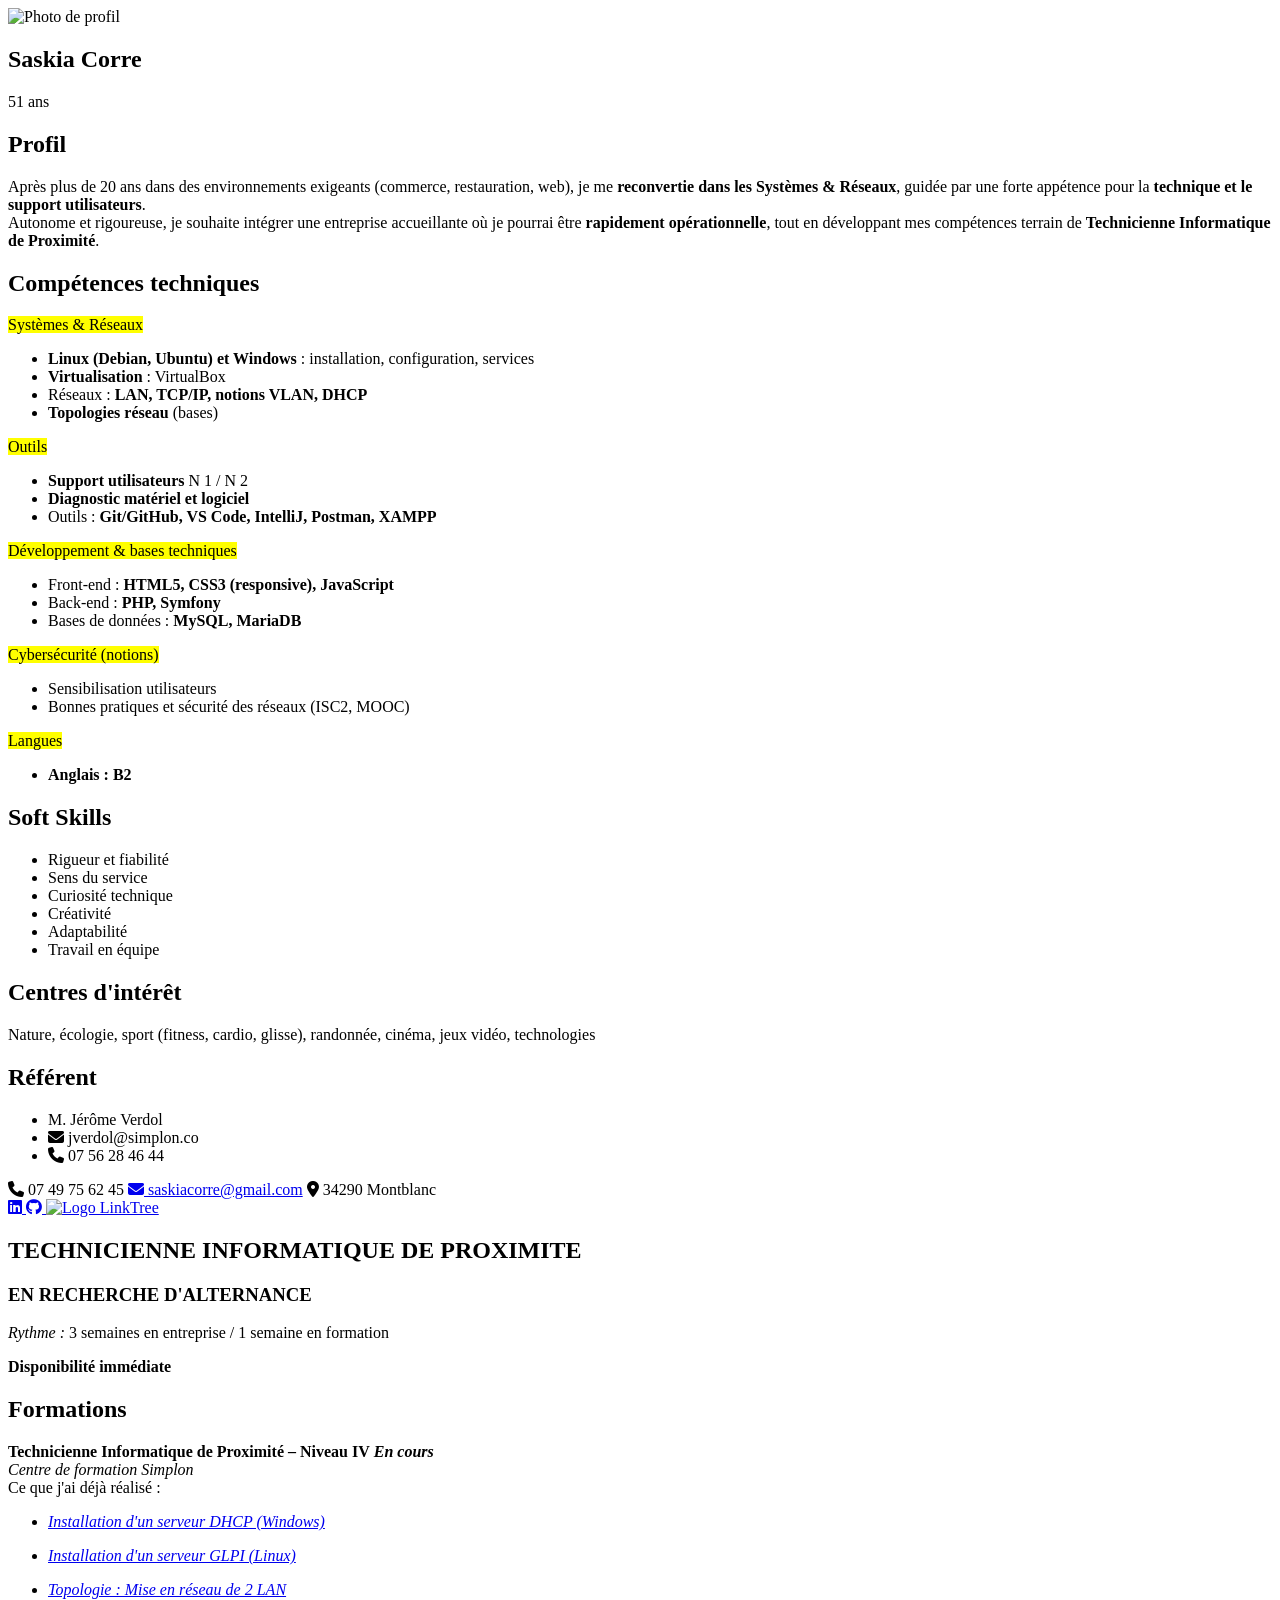
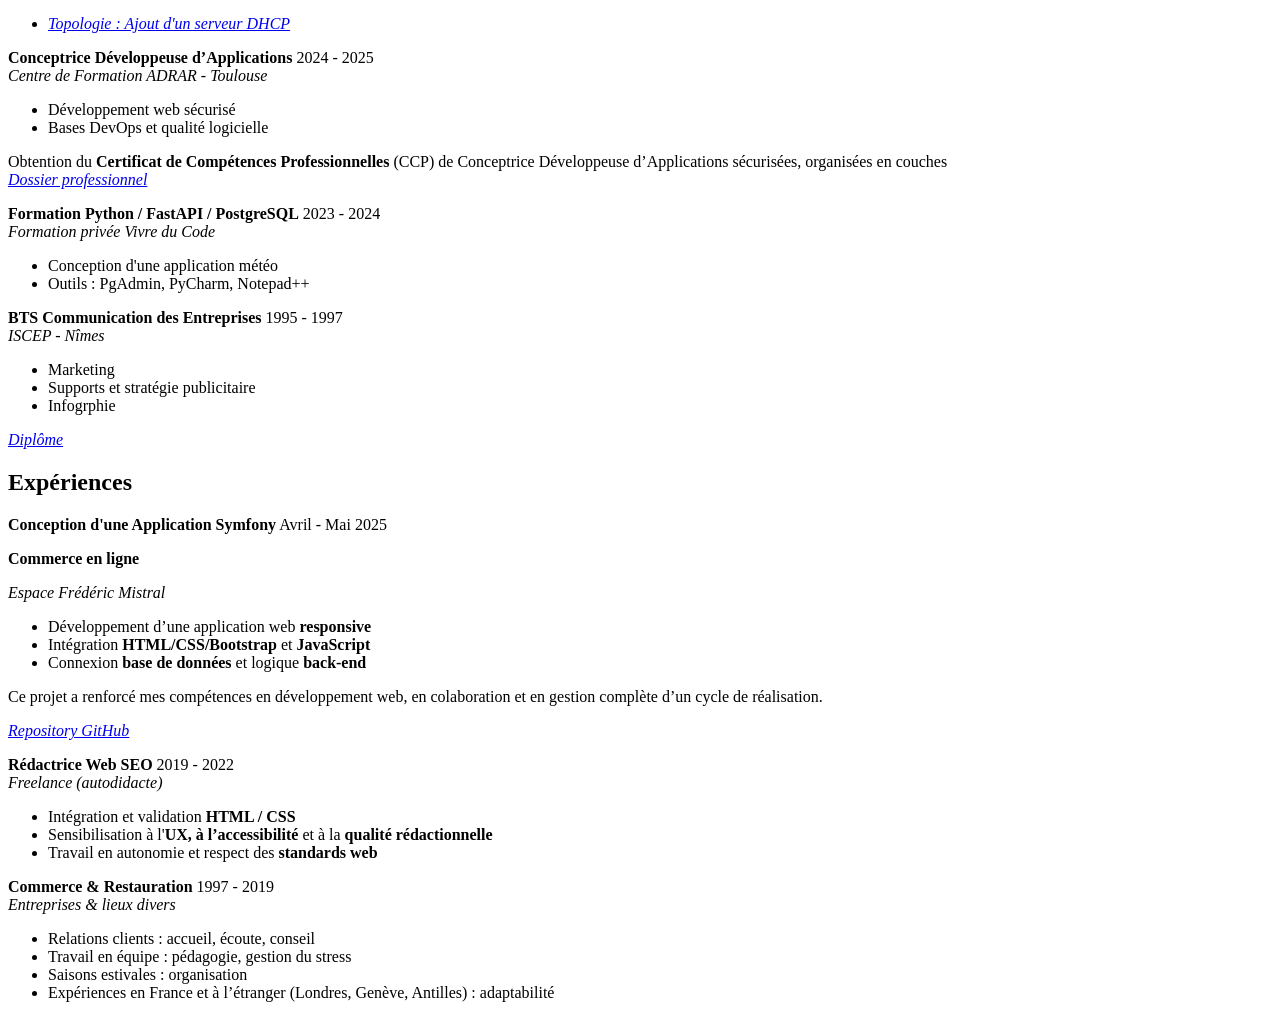
==== index.html @ 844bea4f "Ajout de Vivre du Code dans les Formations" ====
<!DOCTYPE html>
<html lang="fr">
<head>
    <meta charset="UTF-8">
    <meta name="viewport" content="width=device-width, initial-scale=1.0">
    <title>CV - Technicienne Informatique</title>
    <link rel="stylesheet" href="style.css">
    <link href="https://fonts.googleapis.com/css2?family=Dancing+Script:wght@700&family=Montserrat:wght@300;400;700&display=swap" rel="stylesheet">
    <link rel="stylesheet" href="https://cdnjs.cloudflare.com/ajax/libs/font-awesome/6.5.1/css/all.min.css">
    
</head>
<body>
    <div class="cv-container">
        
        <!-- COLONNE DROITE -->
        <aside class="sidebar">
            <div class="profile-section">
                <div class="profile-pic">
                    <img class="profile-image" src="img\img-cv.jpg" alt="Photo de profil">
                </div>
                <h1 class="name">Saskia Corre</h1>
                <p class="age">51 ans</p>
            </div>

            <section class="profil-section">
                <h2 class="sidebar-title">Profil</h2>
                <p>Après plus de 20 ans dans des environnements exigeants (commerce, restauration, web), je me
                   <strong>reconvertie dans les Systèmes & Réseaux</strong>, guidée par une forte appétence pour 
                   la <strong>technique et le support utilisateurs</strong>.<br/> 
                   Autonome et rigoureuse, je souhaite intégrer une entreprise accueillante où je pourrai être 
                   <strong>rapidement opérationnelle</strong>, tout en développant mes compétences terrain de 
                   <strong>Technicienne Informatique de Proximité</strong>. 
                </p>
            </section>

            <section class="skills-section">
                <h2 class="sidebar-title">Compétences techniques</h2>
                    <mark>Systèmes & Réseaux</mark>
                        <ul>
                            <li><strong> Linux (Debian, Ubuntu) et Windows</strong> : installation, configuration, services</li>
                            <li><strong> Virtualisation</strong> : VirtualBox</li>
                            <li> Réseaux : <strong>LAN, TCP/IP, notions VLAN, DHCP</strong></li>
                            <li><strong> Topologies réseau</strong> (bases)</li>
                        </ul>
                    <mark>Outils</mark>
                        <ul>
                            <li><strong> Support utilisateurs</strong> N 1 / N 2</li>
                            <li><strong> Diagnostic matériel et logiciel</strong></li>
                            <li> Outils : <strong>Git/GitHub, VS Code, IntelliJ, Postman, XAMPP</strong></li>
                        </ul>
                    <mark>Développement & bases techniques</mark>
                        <ul>
                            <li> Front-end : <strong>HTML5, CSS3 (responsive), JavaScript</strong></li>
                            <li> Back-end : <strong>PHP, Symfony</strong></li>
                            <li>Bases de données :<strong> MySQL, MariaDB</strong></li>
                        </ul>   
                    <mark>Cybersécurité (notions)</mark>
                        <ul>
                            <li>Sensibilisation utilisateurs</li>
                            <li>Bonnes pratiques et sécurité des réseaux (ISC2, MOOC)</li>
                        </ul>   
                    <mark>Langues </mark>
                        <ul>
                            <li><strong>Anglais : B2</strong></li>
                        </ul>  
            </section>

            <section class="skills-section">
                <h2 class="sidebar-title">Soft Skills</h2>
                <ul>
                    <li>Rigueur et fiabilité</li> 
                    <li>Sens du service</li>
                    <li>Curiosité technique</li>
                    <li>Créativité</li> 
                    <li>Adaptabilité</li>
                    <li>Travail en équipe</li>
                </ul>
            </section>

            <section class="interests">
                <h2 class="sidebar-title">Centres d'intérêt</h2>
                Nature, écologie, sport (fitness, cardio, glisse), randonnée, cinéma, jeux vidéo, technologies
            </section>

            <section>
                <h2 class="sidebar-title">Référent</h2>
                <ul>
                    <li>M. Jérôme Verdol</li>
                    <li><i class="fa-solid fa-envelope"></i> jverdol@simplon.co</li>
                    <li><i class="fa-solid fa-phone"></i> 07 56 28 46 44</li>                    
                </ul>
            </section>
        </aside>

        <!-- COLONNE GAUCHE -->
        <main class="main-content">
            <header>    
                <section class="contact-info">
                    <span><i class="fa-solid fa-phone"></i> 07 49 75 62 45</span>
                    <span><a href="mailto:saskiacorre@gmail.com"><i class="fa-solid fa-envelope"></i> saskiacorre@gmail.com</a></span>
                    <span><i class="fa-solid fa-location-dot"></i> 34290 Montblanc</span>
                </section>
                <section class="contact-info">
                    <span>
                        <a href="https://www.linkedin.com/in/saskia-corre/">
                            <i class="fa-brands fa-linkedin"></i> 
                        </a>  
                    </span>
                    <span>
                        
                        <a href="https://github.com/SaskiaCorre?tab=repositories">
                            <i class="fa-brands fa-github"></i>
                        </a>  
                    </span>
                    <span>
                        <a href="https://linktr.ee/saskiacorre">
                            <img class="logo" src="img\logo-LinkTree.png" alt="Logo LinkTree"> 
                        </a>  
                    </span>
                </section>
            </header>

            <div class="job-title-container">
                <h2 class="job-title">TECHNICIENNE INFORMATIQUE DE PROXIMITE</h2>
                <h3 class="clignote">EN RECHERCHE D'ALTERNANCE</h3>
                <p><em>Rythme :</em> 3 semaines en entreprise / 1 semaine en formation</p>
                <p><strong>Disponibilité immédiate</strong></p>
            </div>
        
            <!-- FORMATIONS -->
            <section class="content-block">
                <h2 class="section-title highlight">Formations</h2>
                <div class="experience-item">
                    <div class="header-exp">
                        <strong>Technicienne Informatique de Proximité – Niveau IV</strong>
                        <span><strong><em>En cours</em></strong></span>
                    </div>
                    <em>Centre de formation Simplon</em>
                    <div>Ce que j'ai déjà réalisé :
                        <ul>
                            <li><a href="pages\serveur-dhcp.html"><em>Installation d'un serveur DHCP (Windows)</em></a></li>
                        </ul>
                        <ul>
                            <li><a href="pages\serveur-glpi.html"><em>Installation d'un serveur GLPI (Linux)</em></a></li>
                        </ul>
                        <ul>
                            <li><a href="pages\reseau-2-lan.html"><em>Topologie : Mise en réseau de 2 LAN</em></a></li>
                        </ul>
                        <ul>
                            <li><a href="pages\2-lan-dhcp.html"><em>Topologie : Ajout d'un serveur DHCP</em></a></li>
                        </ul>
                    </div>

                </div>
                <div class="experience-item">
                    <div class="header-exp">
                        <strong>Conceptrice Développeuse d’Applications</strong>
                        <span>2024 - 2025</span>
                    </div>
                    <em>Centre de Formation ADRAR - Toulouse</em>
                    <ul>
                        <li>Développement web sécurisé</li>
                        <li>Bases DevOps et qualité logicielle</li>                    
                    </ul>
                    <p>Obtention du <strong>Certificat de Compétences Professionnelles</strong> (CCP) de Conceptrice Développeuse d’Applications sécurisées, organisées en couches<br/>
                    <a href="https://drive.google.com/file/d/1HFws1VaueEVVKL7TL99oCP7cQMXl5FYh/view?usp=drive_link"><em>Dossier professionnel</em></a></p>
                </div>
                <div class="experience-item">
                    <div class="header-exp">
                        <strong>Formation Python / FastAPI / PostgreSQL</strong>
                        <span>2023 - 2024</span>
                    </div>                
                    <em>Formation privée Vivre du Code</em>
                        <ul>
                            <li>Conception d'une application météo</li>
                            <li>Outils : PgAdmin, PyCharm, Notepad++</li>
                        </ul>
                </div>
                <div class="experience-item">
                    <div class="header-exp">
                        <strong>BTS Communication des Entreprises</strong>
                        <span>1995 - 1997</span>
                    </div>
                <div>
                <em>ISCEP - Nîmes</em>
                    <ul>
                        <li>Marketing</li>
                        <li>Supports et stratégie publicitaire</li>
                        <li>Infogrphie</li>                    
                    </ul>
                    <a href="https://drive.google.com/file/d/1LFd50zVdYzSd5C8Qm1jnYzZHNE8RPqrZ/view?usp=drive_link"><em>Diplôme</em></a></p>
                </div>
                    
                </div>
            </section>

            <!-- EXPERIENCES --> 
            <section class="content-block">
                <h2 class="section-title highlight">Expériences</h2>
                <div class="experience-item">
                    <div class="header-exp">
                        <strong>Conception d'une Application Symfony</strong>
                        <span>Avril - Mai 2025</span>
                    </div>
                    <p><strong>Commerce en ligne</strong></p>
                    <em>Espace Frédéric Mistral</em>
                        <ul>
                            <li>Développement d’une application web <strong>responsive</strong></li>
                            <li>Intégration <strong>HTML/CSS/Bootstrap</strong> et <strong>JavaScript</strong></li>
                            <li>Connexion <strong>base de données</strong> et logique <strong>back-end</strong></li>
                        </ul>
                    <p>Ce projet a renforcé mes compétences en développement web, en colaboration et en gestion complète d’un cycle de réalisation.</p>
                    <p><a href="https://github.com/SaskiaCorre/eboutique.symfony"><em>Repository GitHub</em></a></p>
                </div>
                <div class="experience-item">
                    <div class="header-exp">
                        <strong>Rédactrice Web SEO</strong>
                        <span>2019 - 2022</span>
                    </div>
                    <em>Freelance (autodidacte)</em>
                        <ul>
                            <li>Intégration et validation <strong>HTML / CSS</strong></li>
                            <li>Sensibilisation à l'<strong>UX, à l’accessibilité</strong> et à la <strong>qualité rédactionnelle</strong></li>
                            <li>Travail en autonomie et respect des <strong>standards web</strong></li>
                        </ul>
                </div>
                <div class="experience-item">
                    <div class="header-exp">
                        <strong>Commerce & Restauration</strong>
                        <span>1997 - 2019</span>
                    </div>
                    <em>Entreprises & lieux divers</em>
                        <ul>
                            <li>Relations clients : accueil, écoute, conseil</li>
                            <li>Travail en équipe : pédagogie, gestion du stress</li>
                            <li>Saisons estivales : organisation</li>
                            <li>Expériences en France et à l’étranger (Londres, Genève, Antilles) : adaptabilité</li>
                        </ul>
                </div>
            </section>
        </main>
    </div>
</body>
</html>
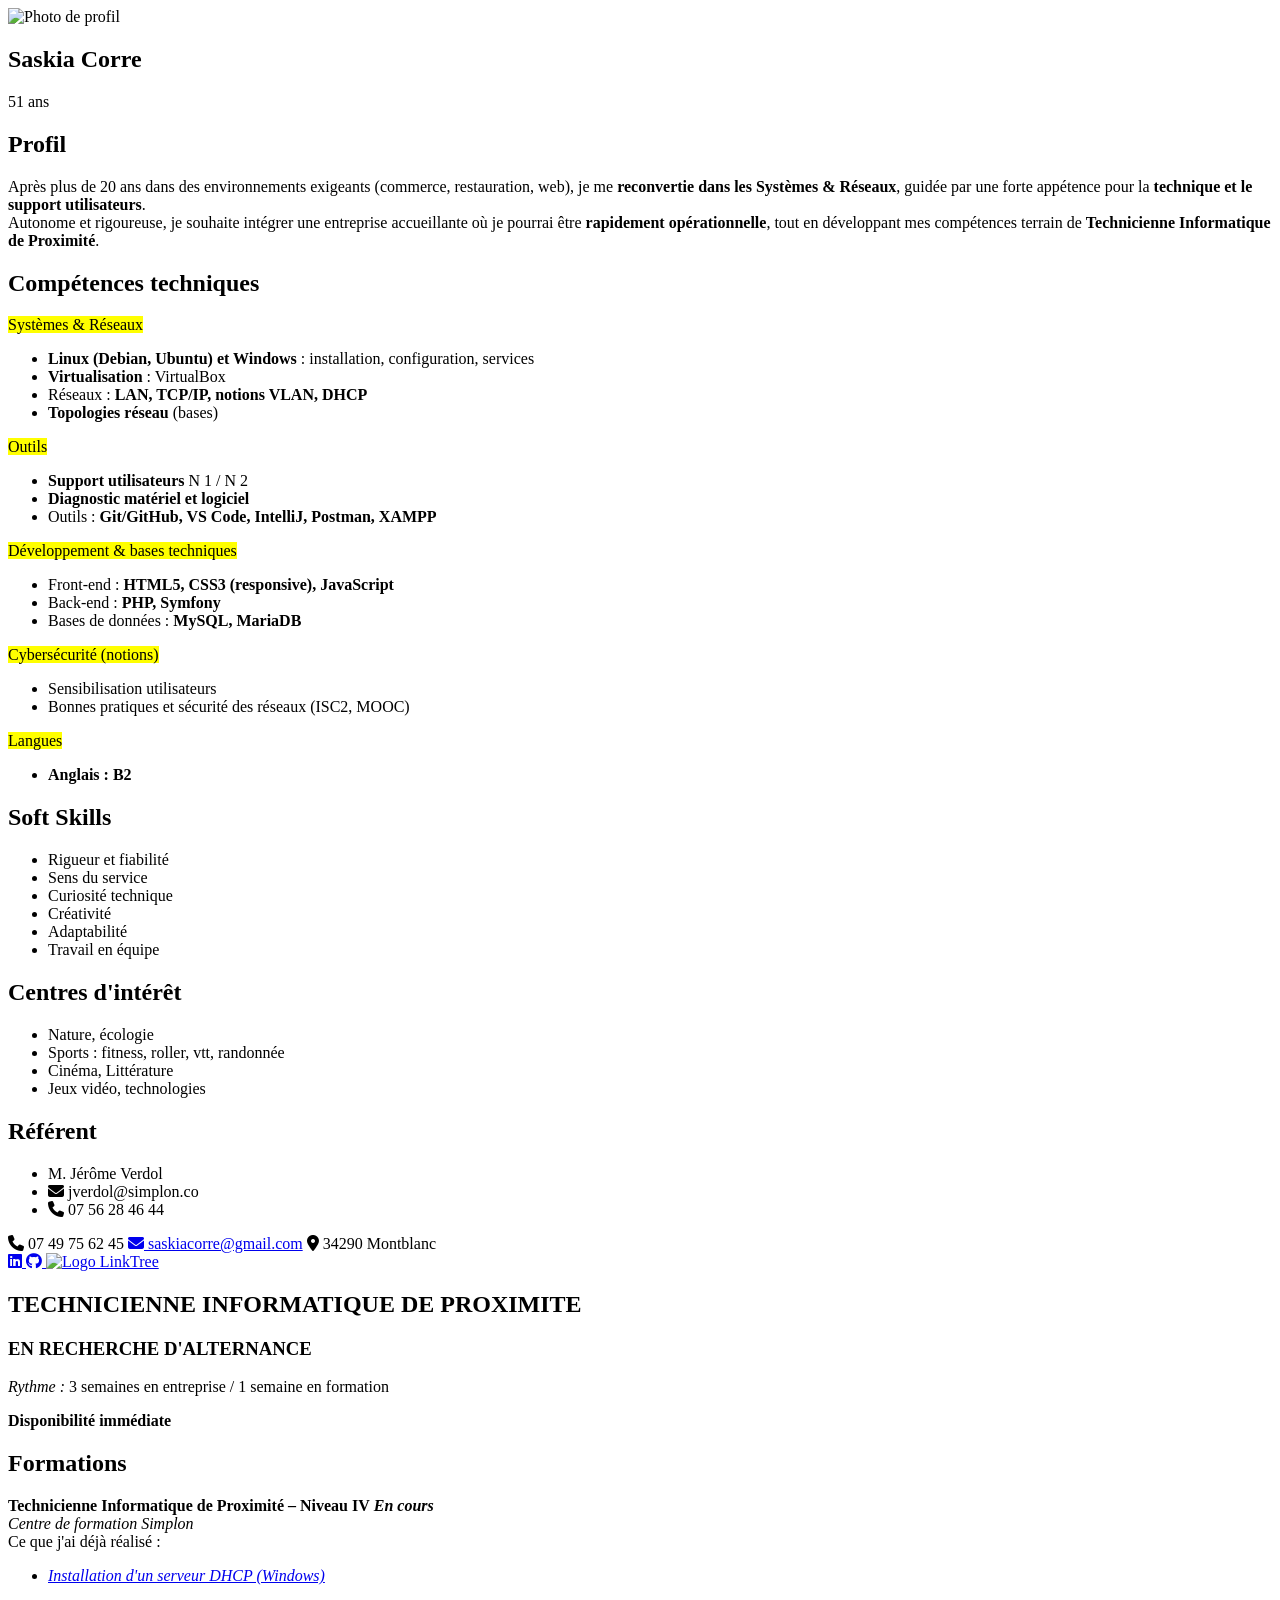
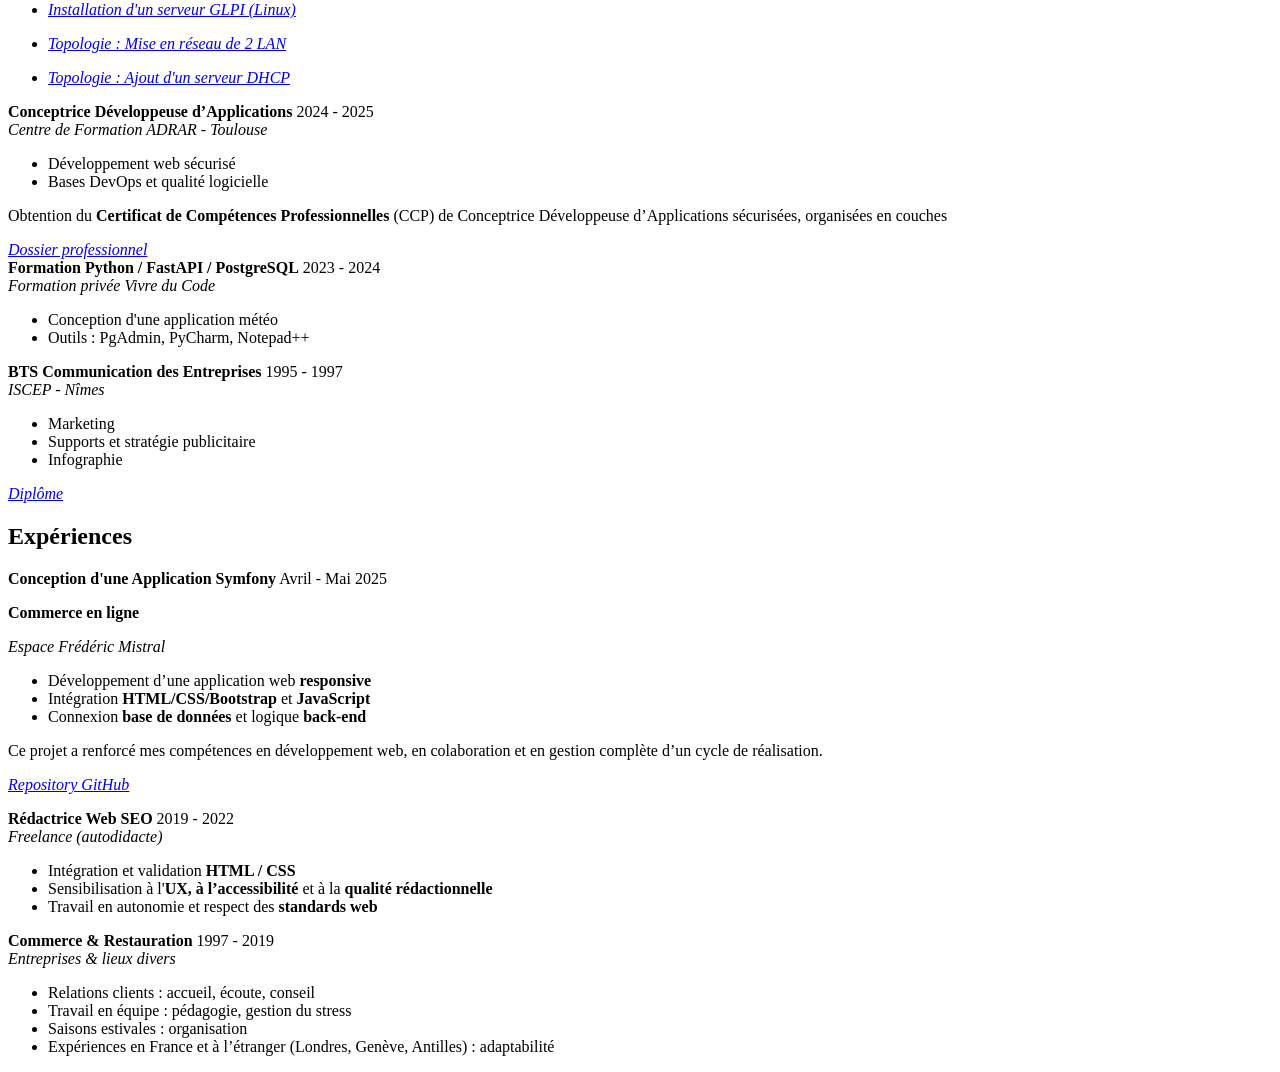
==== commit 56774189: "Quelques rectifications HTML" ====
--- a/index.html
+++ b/index.html
@@ -79,9 +79,12 @@
 
             <section class="interests">
                 <h2 class="sidebar-title">Centres d'intérêt</h2>
-                Nature, écologie, sport (fitness, cardio, glisse), randonnée, cinéma, jeux vidéo, technologies
-            </section>
-
+                    <ul><li>Nature, écologie</li>
+                        <li>Sports : fitness, roller, vtt, randonnée</li>
+                        <li>Cinéma, Littérature</li>
+                        <li>Jeux vidéo, technologies</li>                    
+                    </ul>
+            </section>
             <section>
                 <h2 class="sidebar-title">Référent</h2>
                 <ul>
@@ -162,8 +165,8 @@
                         <li>Développement web sécurisé</li>
                         <li>Bases DevOps et qualité logicielle</li>                    
                     </ul>
-                    <p>Obtention du <strong>Certificat de Compétences Professionnelles</strong> (CCP) de Conceptrice Développeuse d’Applications sécurisées, organisées en couches<br/>
-                    <a href="https://drive.google.com/file/d/1HFws1VaueEVVKL7TL99oCP7cQMXl5FYh/view?usp=drive_link"><em>Dossier professionnel</em></a></p>
+                    <p>Obtention du <strong>Certificat de Compétences Professionnelles</strong> (CCP) de Conceptrice Développeuse d’Applications sécurisées, organisées en couches</p>
+                    <a href="https://drive.google.com/file/d/1HFws1VaueEVVKL7TL99oCP7cQMXl5FYh/view?usp=drive_link"><em>Dossier professionnel</em></a>
                 </div>
                 <div class="experience-item">
                     <div class="header-exp">
@@ -186,7 +189,7 @@
                     <ul>
                         <li>Marketing</li>
                         <li>Supports et stratégie publicitaire</li>
-                        <li>Infogrphie</li>                    
+                        <li>Infographie</li>                    
                     </ul>
                     <a href="https://drive.google.com/file/d/1LFd50zVdYzSd5C8Qm1jnYzZHNE8RPqrZ/view?usp=drive_link"><em>Diplôme</em></a></p>
                 </div>
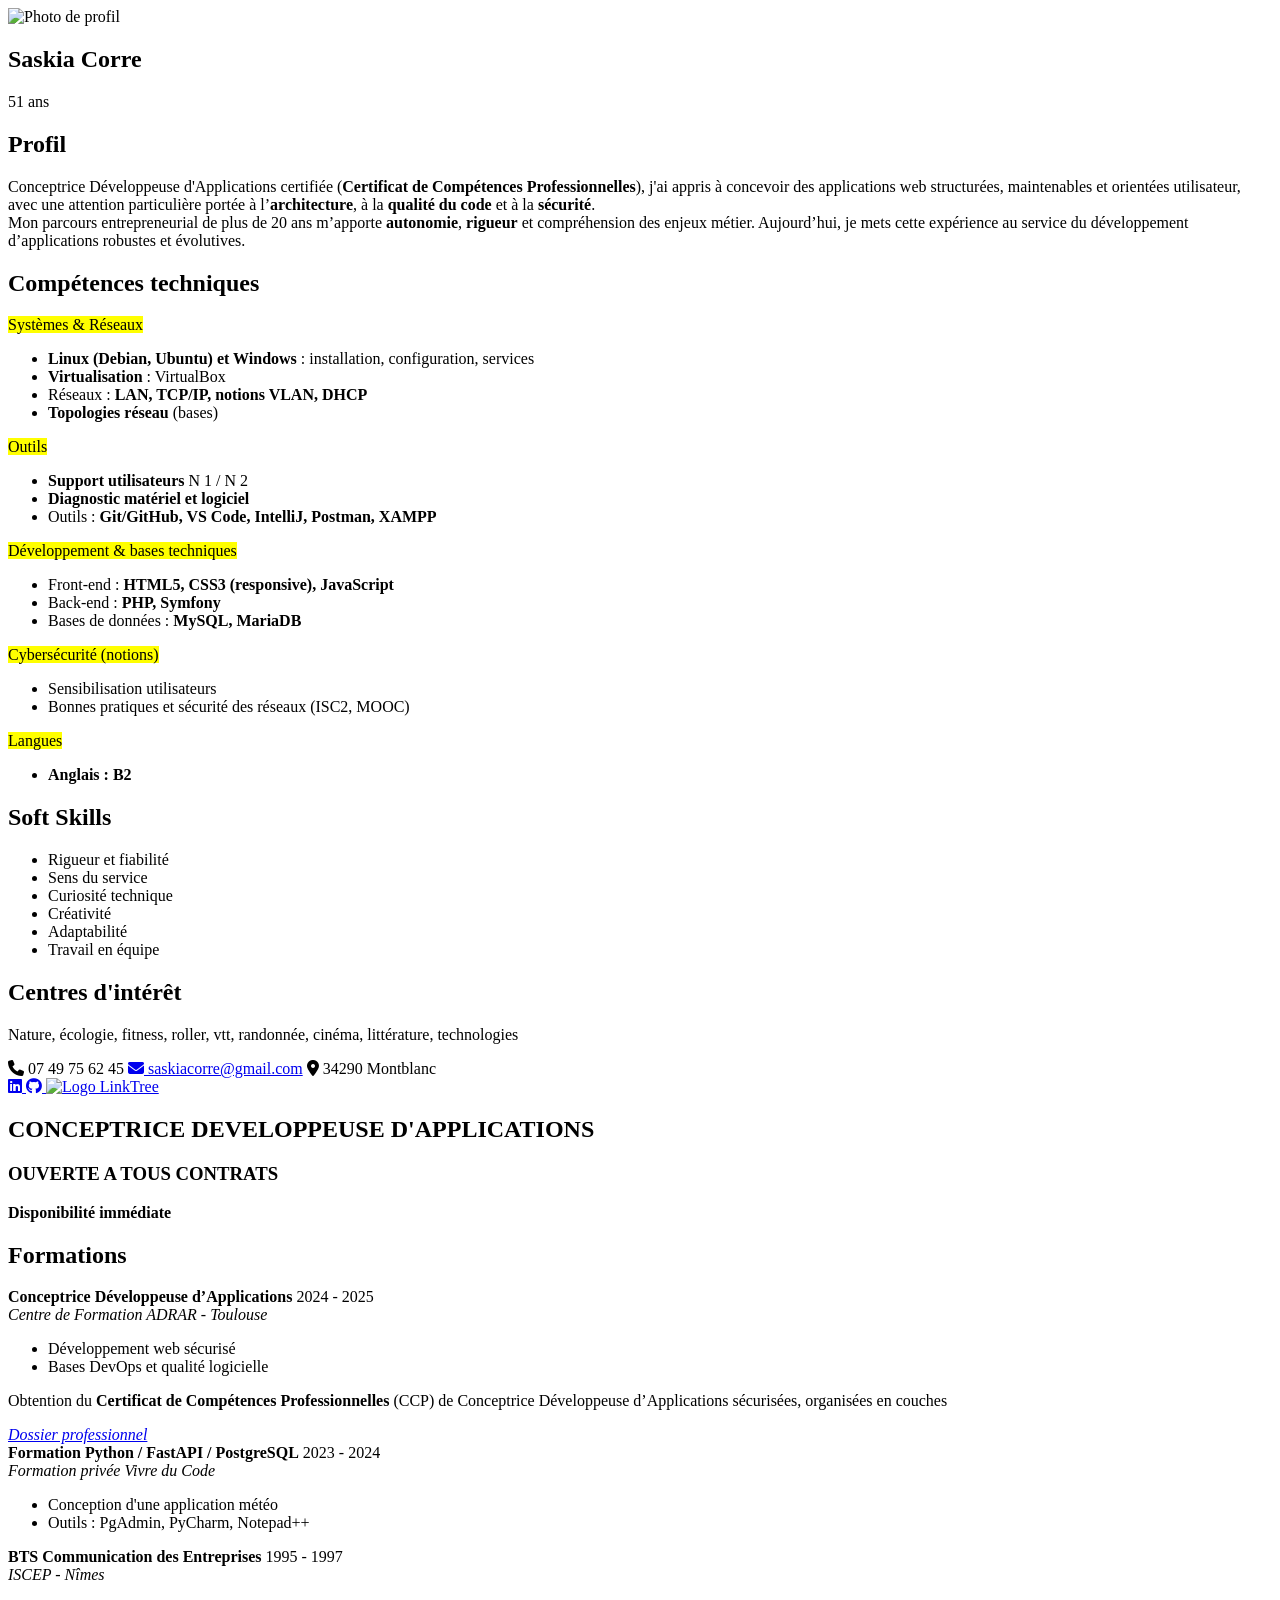
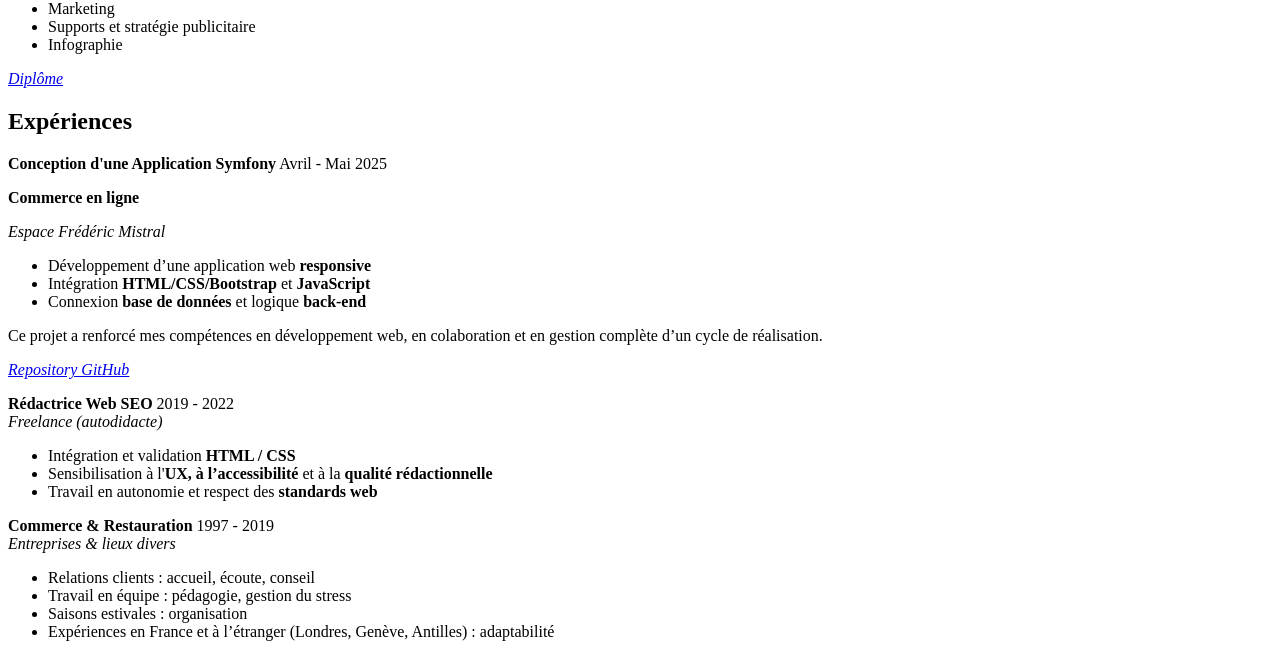
==== commit 88a1330a: "Modification titre et contenu CV pour CDA" ====
--- a/index.html
+++ b/index.html
@@ -24,12 +24,11 @@
 
             <section class="profil-section">
                 <h2 class="sidebar-title">Profil</h2>
-                <p>Après plus de 20 ans dans des environnements exigeants (commerce, restauration, web), je me
-                   <strong>reconvertie dans les Systèmes & Réseaux</strong>, guidée par une forte appétence pour 
-                   la <strong>technique et le support utilisateurs</strong>.<br/> 
-                   Autonome et rigoureuse, je souhaite intégrer une entreprise accueillante où je pourrai être 
-                   <strong>rapidement opérationnelle</strong>, tout en développant mes compétences terrain de 
-                   <strong>Technicienne Informatique de Proximité</strong>. 
+                <p>Conceptrice Développeuse d'Applications certifiée (<strong>Certificat de Compétences Professionnelles</strong>), j'ai appris à 
+                    concevoir des applications web structurées, maintenables et orientées utilisateur, avec une attention particulière portée à l’<strong>architecture</strong>, 
+                    à la <strong>qualité du code</strong> et à la <strong>sécurité</strong>.<br/>
+                    Mon parcours entrepreneurial de plus de 20 ans m’apporte <strong>autonomie</strong>, <strong>rigueur</strong> et compréhension des enjeux métier. 
+                    Aujourd’hui, je mets cette expérience au service du développement d’applications robustes et évolutives.
                 </p>
             </section>
 
@@ -79,19 +78,7 @@
 
             <section class="interests">
                 <h2 class="sidebar-title">Centres d'intérêt</h2>
-                    <ul><li>Nature, écologie</li>
-                        <li>Sports : fitness, roller, vtt, randonnée</li>
-                        <li>Cinéma, Littérature</li>
-                        <li>Jeux vidéo, technologies</li>                    
-                    </ul>
-            </section>
-            <section>
-                <h2 class="sidebar-title">Référent</h2>
-                <ul>
-                    <li>M. Jérôme Verdol</li>
-                    <li><i class="fa-solid fa-envelope"></i> jverdol@simplon.co</li>
-                    <li><i class="fa-solid fa-phone"></i> 07 56 28 46 44</li>                    
-                </ul>
+                    <p>Nature, écologie, fitness, roller, vtt, randonnée, cinéma, littérature, technologies</p>
             </section>
         </aside>
 
@@ -124,37 +111,14 @@
             </header>
 
             <div class="job-title-container">
-                <h2 class="job-title">TECHNICIENNE INFORMATIQUE DE PROXIMITE</h2>
-                <h3 class="clignote">EN RECHERCHE D'ALTERNANCE</h3>
-                <p><em>Rythme :</em> 3 semaines en entreprise / 1 semaine en formation</p>
+                <h2 class="job-title">CONCEPTRICE DEVELOPPEUSE D'APPLICATIONS</h2>
+                <h3 class="clignote">OUVERTE A TOUS CONTRATS</h3>
                 <p><strong>Disponibilité immédiate</strong></p>
             </div>
         
             <!-- FORMATIONS -->
             <section class="content-block">
                 <h2 class="section-title highlight">Formations</h2>
-                <div class="experience-item">
-                    <div class="header-exp">
-                        <strong>Technicienne Informatique de Proximité – Niveau IV</strong>
-                        <span><strong><em>En cours</em></strong></span>
-                    </div>
-                    <em>Centre de formation Simplon</em>
-                    <div>Ce que j'ai déjà réalisé :
-                        <ul>
-                            <li><a href="pages\serveur-dhcp.html"><em>Installation d'un serveur DHCP (Windows)</em></a></li>
-                        </ul>
-                        <ul>
-                            <li><a href="pages\serveur-glpi.html"><em>Installation d'un serveur GLPI (Linux)</em></a></li>
-                        </ul>
-                        <ul>
-                            <li><a href="pages\reseau-2-lan.html"><em>Topologie : Mise en réseau de 2 LAN</em></a></li>
-                        </ul>
-                        <ul>
-                            <li><a href="pages\2-lan-dhcp.html"><em>Topologie : Ajout d'un serveur DHCP</em></a></li>
-                        </ul>
-                    </div>
-
-                </div>
                 <div class="experience-item">
                     <div class="header-exp">
                         <strong>Conceptrice Développeuse d’Applications</strong>
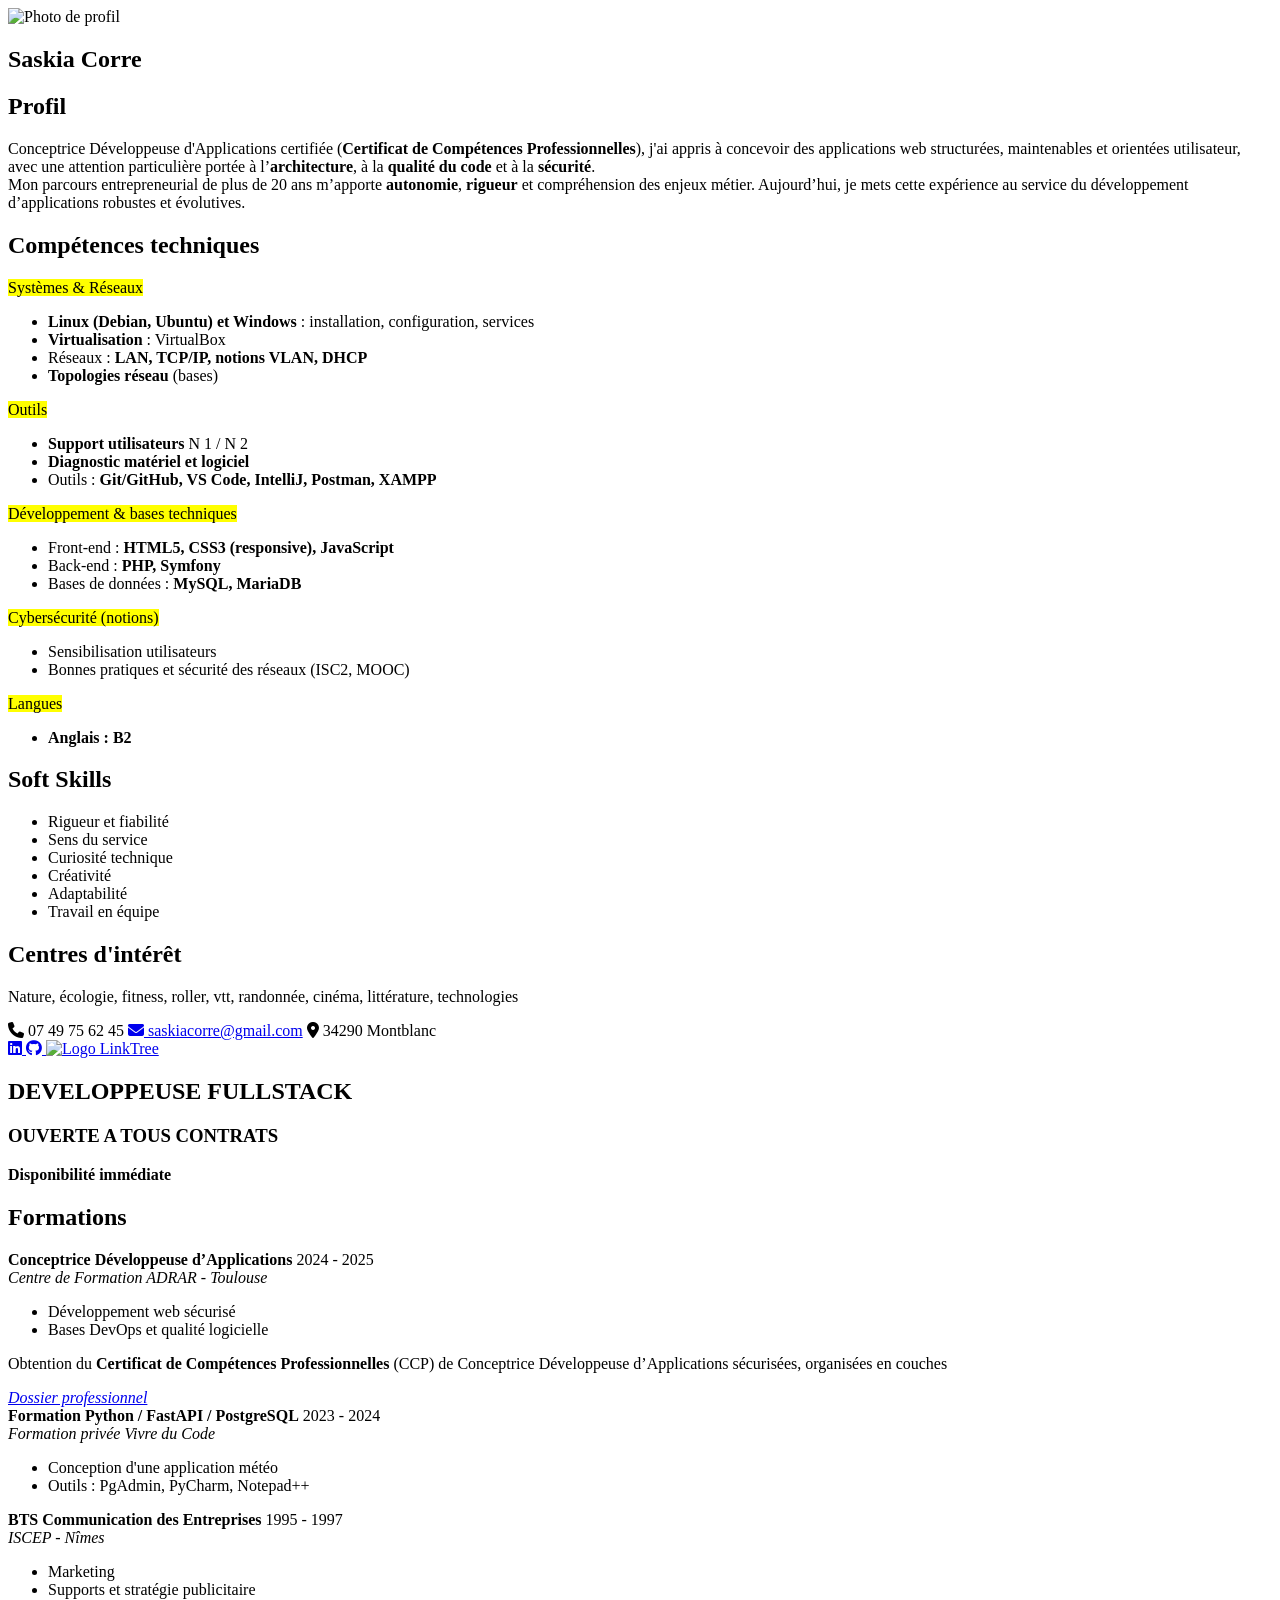
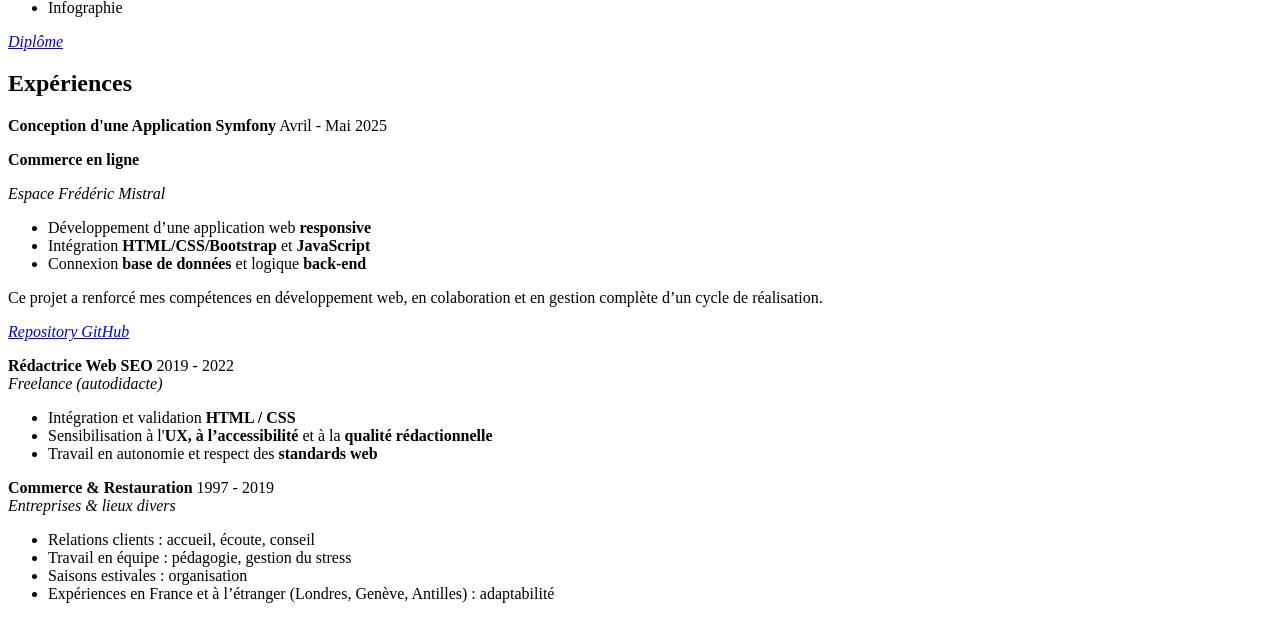
==== commit f6e5ac38: "Changement du titre de la page web" ====
--- a/index.html
+++ b/index.html
@@ -3,7 +3,7 @@
 <head>
     <meta charset="UTF-8">
     <meta name="viewport" content="width=device-width, initial-scale=1.0">
-    <title>CV - Technicienne Informatique</title>
+    <title>CV - Développeuse Fullstack</title>
     <link rel="stylesheet" href="style.css">
     <link href="https://fonts.googleapis.com/css2?family=Dancing+Script:wght@700&family=Montserrat:wght@300;400;700&display=swap" rel="stylesheet">
     <link rel="stylesheet" href="https://cdnjs.cloudflare.com/ajax/libs/font-awesome/6.5.1/css/all.min.css">
@@ -19,7 +19,6 @@
                     <img class="profile-image" src="img\img-cv.jpg" alt="Photo de profil">
                 </div>
                 <h1 class="name">Saskia Corre</h1>
-                <p class="age">51 ans</p>
             </div>
 
             <section class="profil-section">
@@ -111,7 +110,7 @@
             </header>
 
             <div class="job-title-container">
-                <h2 class="job-title">CONCEPTRICE DEVELOPPEUSE D'APPLICATIONS</h2>
+                <h2 class="job-title">DEVELOPPEUSE FULLSTACK</h2>
                 <h3 class="clignote">OUVERTE A TOUS CONTRATS</h3>
                 <p><strong>Disponibilité immédiate</strong></p>
             </div>
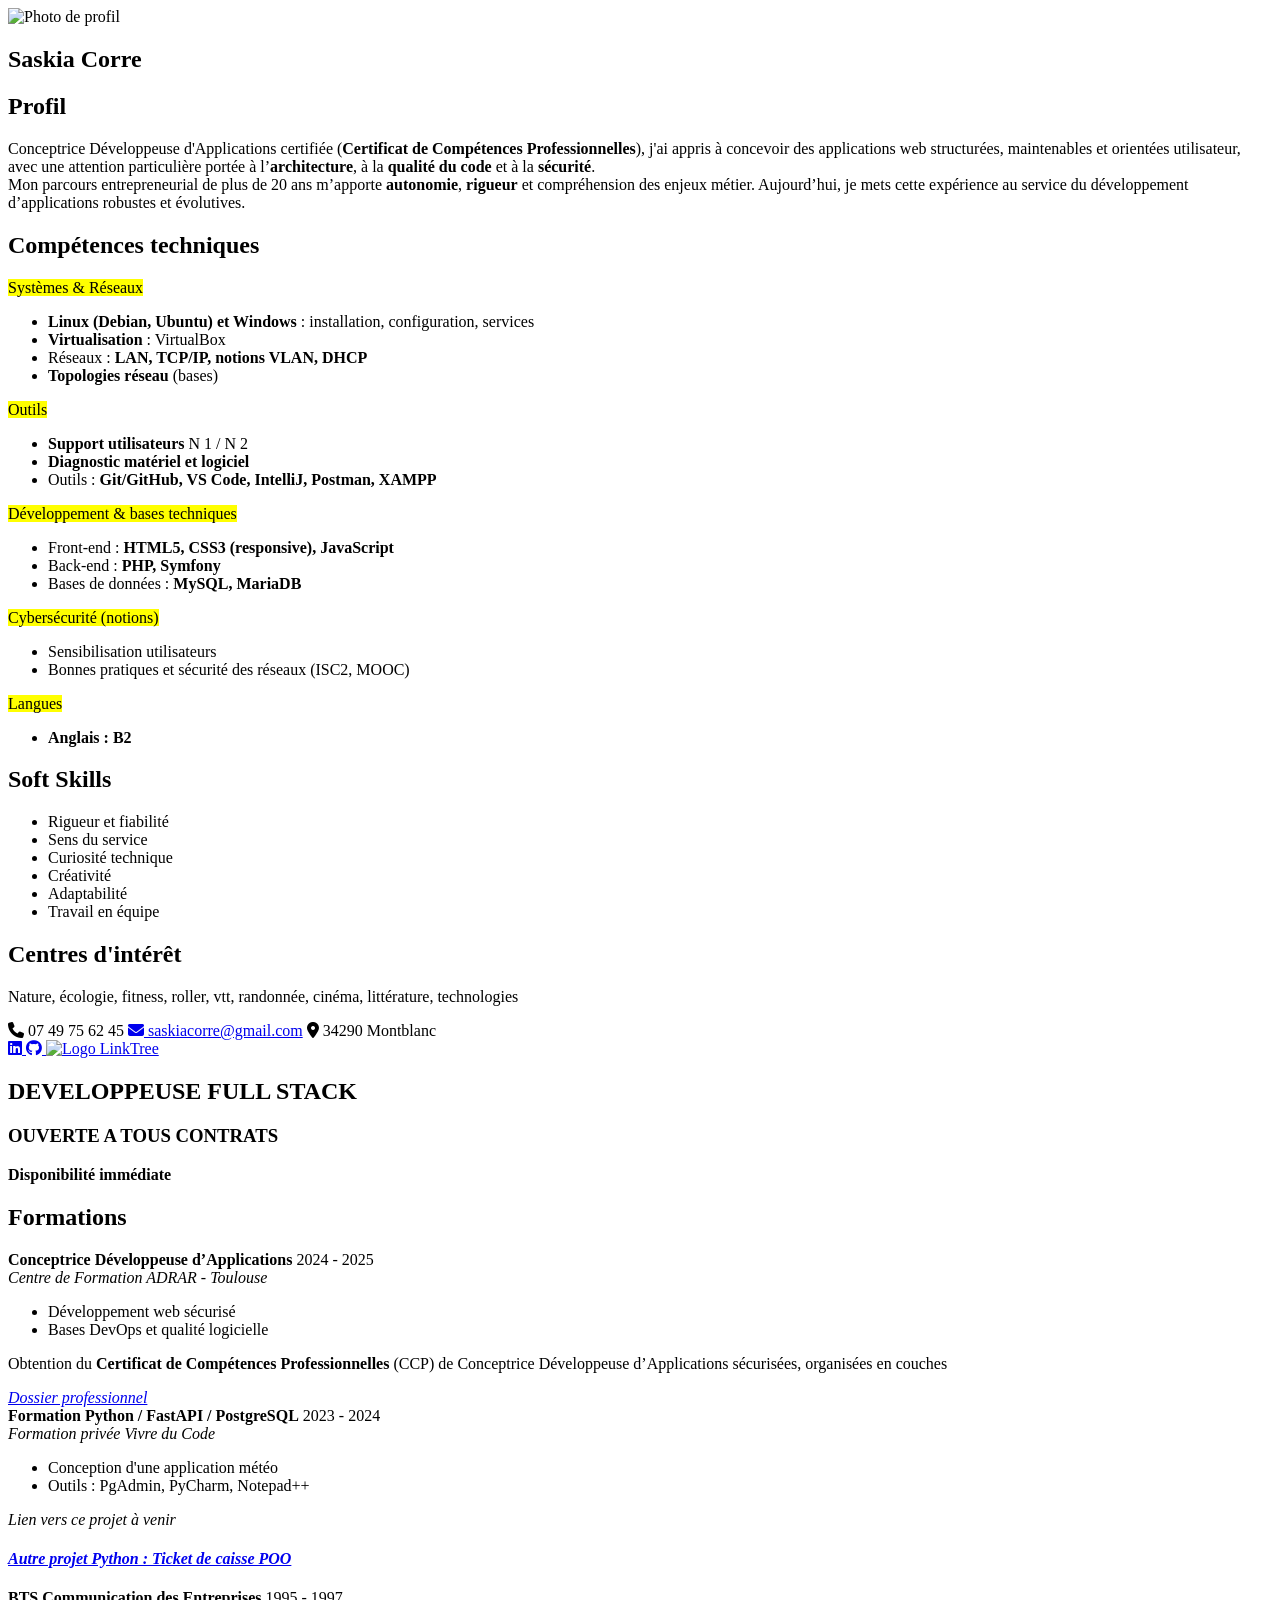
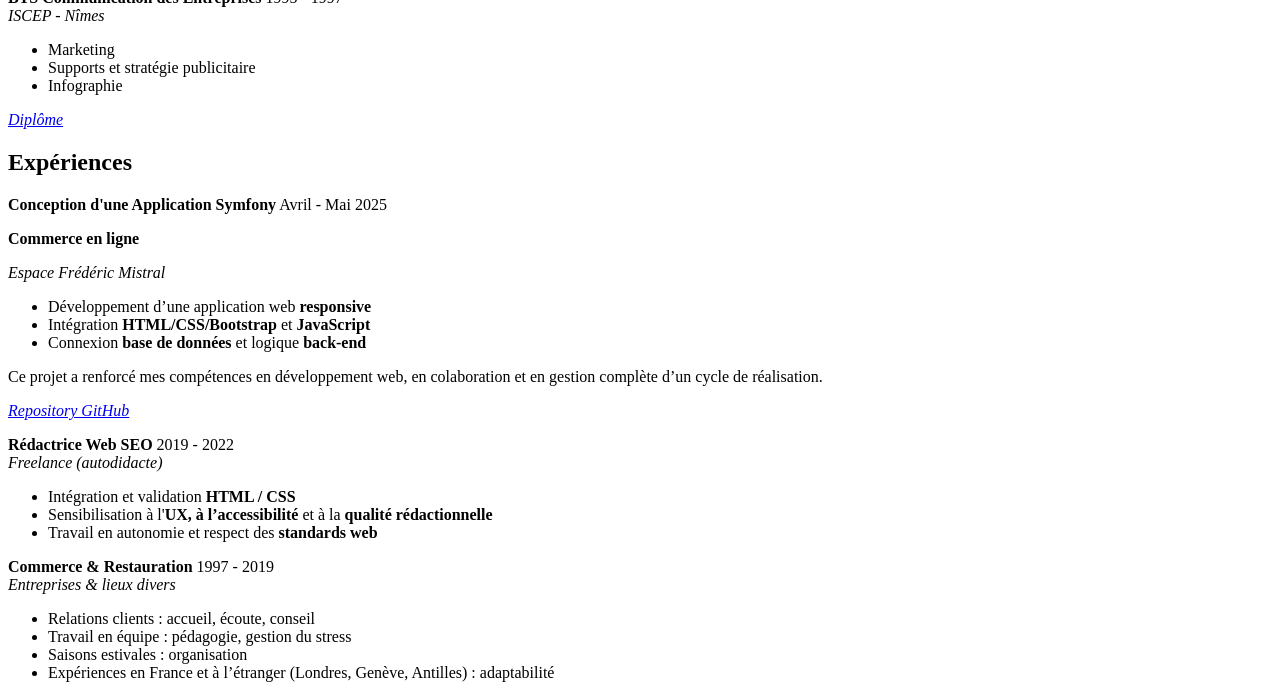
==== commit dd223ab2: "Ajout projet Caisse Python" ====
--- a/index.html
+++ b/index.html
@@ -95,8 +95,7 @@
                             <i class="fa-brands fa-linkedin"></i> 
                         </a>  
                     </span>
-                    <span>
-                        
+                    <span>                        
                         <a href="https://github.com/SaskiaCorre?tab=repositories">
                             <i class="fa-brands fa-github"></i>
                         </a>  
@@ -110,7 +109,7 @@
             </header>
 
             <div class="job-title-container">
-                <h2 class="job-title">DEVELOPPEUSE FULLSTACK</h2>
+                <h2 class="job-title">DEVELOPPEUSE FULL STACK</h2>
                 <h3 class="clignote">OUVERTE A TOUS CONTRATS</h3>
                 <p><strong>Disponibilité immédiate</strong></p>
             </div>
@@ -141,6 +140,9 @@
                             <li>Conception d'une application météo</li>
                             <li>Outils : PgAdmin, PyCharm, Notepad++</li>
                         </ul>
+                        <em>Lien vers ce projet à venir</em>
+                        <h4><a href="pages\caisse-python-poo.html" class="nav-link"><em>Autre projet Python : Ticket de caisse POO</em></a></h4>
+                        
                 </div>
                 <div class="experience-item">
                     <div class="header-exp">
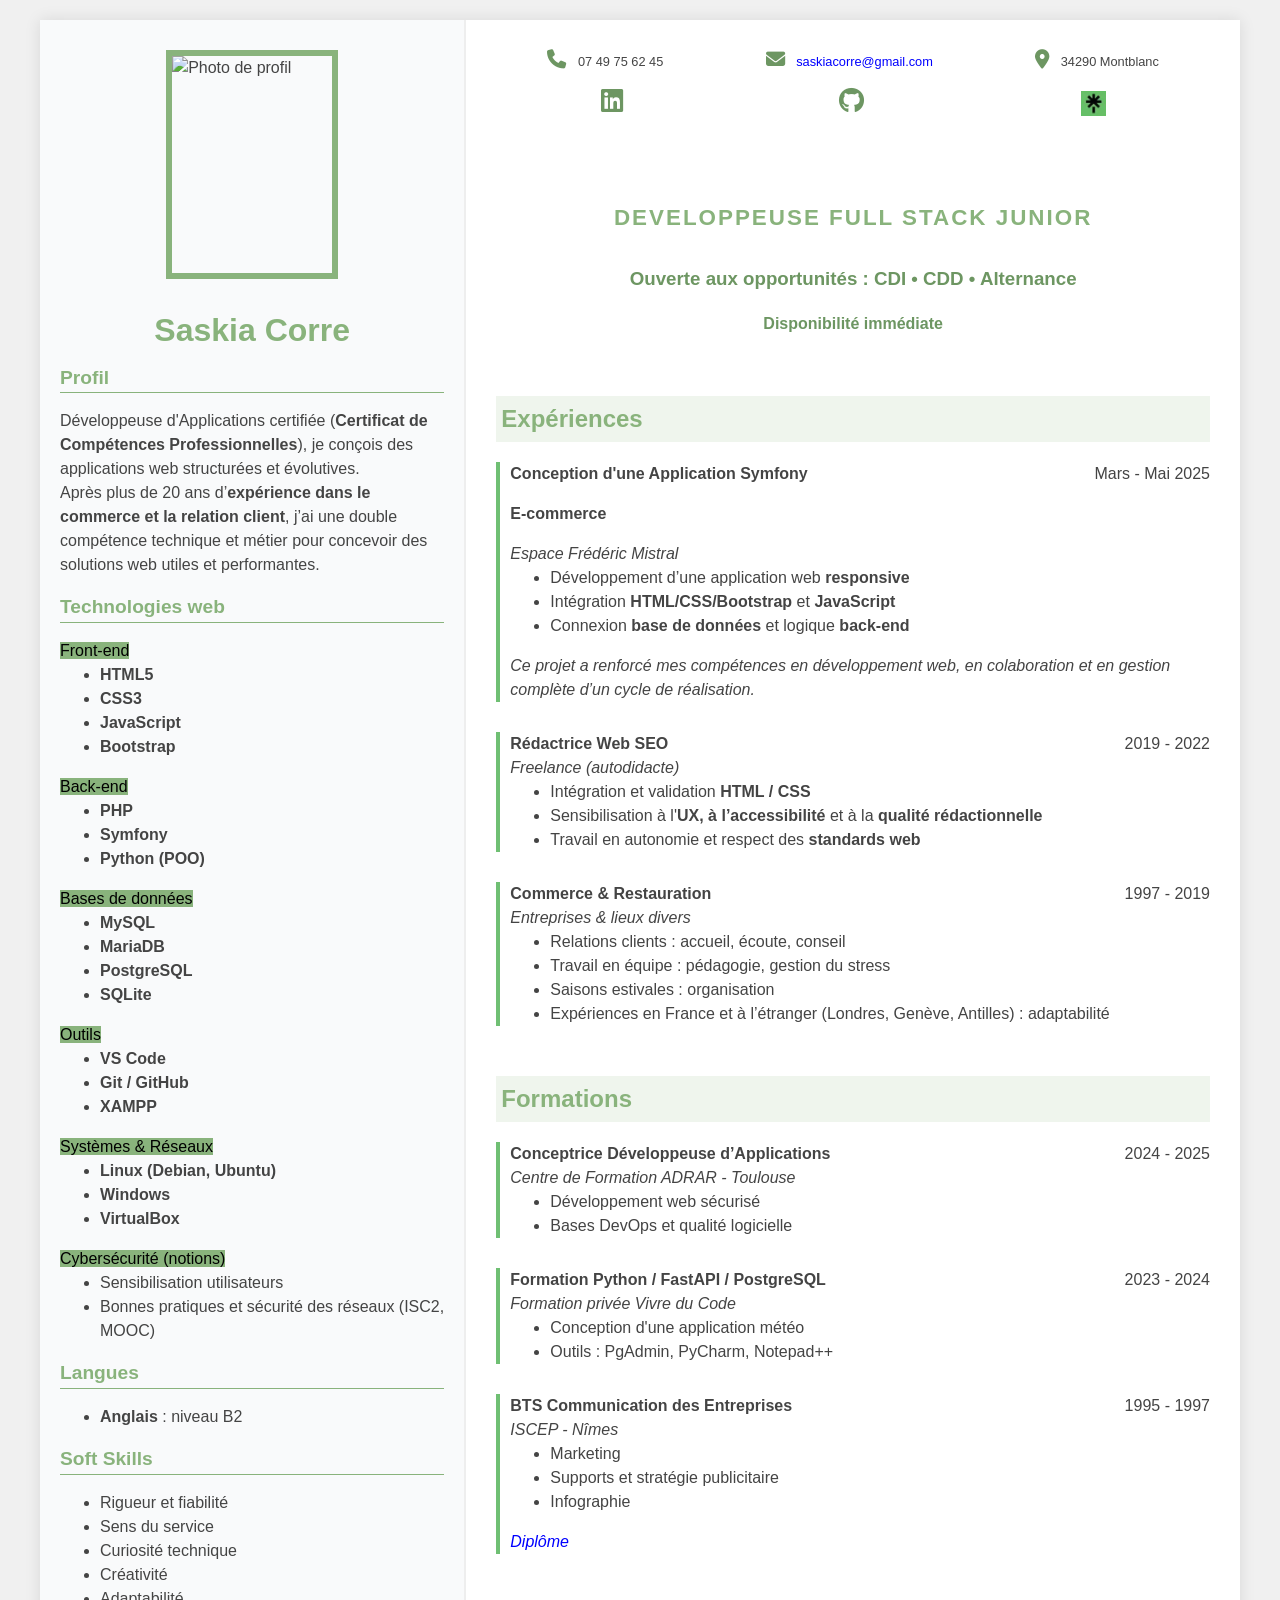
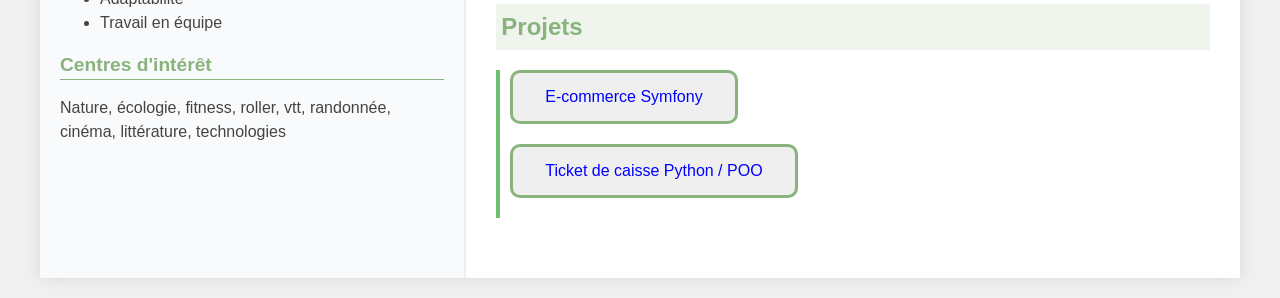
==== commit 5edb7769: "Modifications globales" ====
--- a/index.html
+++ b/index.html
@@ -23,44 +23,65 @@
 
             <section class="profil-section">
                 <h2 class="sidebar-title">Profil</h2>
-                <p>Conceptrice Développeuse d'Applications certifiée (<strong>Certificat de Compétences Professionnelles</strong>), j'ai appris à 
-                    concevoir des applications web structurées, maintenables et orientées utilisateur, avec une attention particulière portée à l’<strong>architecture</strong>, 
-                    à la <strong>qualité du code</strong> et à la <strong>sécurité</strong>.<br/>
-                    Mon parcours entrepreneurial de plus de 20 ans m’apporte <strong>autonomie</strong>, <strong>rigueur</strong> et compréhension des enjeux métier. 
-                    Aujourd’hui, je mets cette expérience au service du développement d’applications robustes et évolutives.
+                <p>Développeuse d'Applications certifiée (<strong>Certificat de Compétences Professionnelles</strong>), je
+                    conçois des applications web structurées et évolutives.<br/>
+                    Après plus de 20 ans d’<strong>expérience dans le commerce et la relation client</strong>, j’ai
+                    une double compétence technique et métier pour concevoir des solutions web utiles et performantes.
                 </p>
             </section>
 
             <section class="skills-section">
-                <h2 class="sidebar-title">Compétences techniques</h2>
+                <h2 class="sidebar-title">Technologies web</h2>
+
+                    <mark>Front-end</mark>
+                        <ul>
+                            <li><strong>HTML5</strong></li>
+                            <li><strong>CSS3</strong></li>
+                            <li><strong>JavaScript</strong></li>
+                            <li><strong>Bootstrap</strong></li>
+                        </ul> 
+
+                    <mark>Back-end</mark>
+                        <ul>
+                            <li><strong>PHP</strong></li>
+                            <li><strong>Symfony</strong></li>
+                            <li><strong>Python (POO)</strong></li>
+                        </ul>
+                    
+                    <mark>Bases de données</mark>
+                        <ul>
+                            <li><strong>MySQL</strong></li>
+                            <li><strong>MariaDB</strong></li>
+                            <li><strong>PostgreSQL</strong></li>
+                            <li><strong>SQLite</strong></li>                                                      
+                        </ul>
+
+                    <mark>Outils</mark>
+                        <ul>
+                            <li><strong>VS Code</strong></li>
+                            <li><strong>Git / GitHub</strong></li>
+                            <li><strong>XAMPP</strong></li>
+                        </ul>
+
                     <mark>Systèmes & Réseaux</mark>
                         <ul>
-                            <li><strong> Linux (Debian, Ubuntu) et Windows</strong> : installation, configuration, services</li>
-                            <li><strong> Virtualisation</strong> : VirtualBox</li>
-                            <li> Réseaux : <strong>LAN, TCP/IP, notions VLAN, DHCP</strong></li>
-                            <li><strong> Topologies réseau</strong> (bases)</li>
-                        </ul>
-                    <mark>Outils</mark>
-                        <ul>
-                            <li><strong> Support utilisateurs</strong> N 1 / N 2</li>
-                            <li><strong> Diagnostic matériel et logiciel</strong></li>
-                            <li> Outils : <strong>Git/GitHub, VS Code, IntelliJ, Postman, XAMPP</strong></li>
-                        </ul>
-                    <mark>Développement & bases techniques</mark>
-                        <ul>
-                            <li> Front-end : <strong>HTML5, CSS3 (responsive), JavaScript</strong></li>
-                            <li> Back-end : <strong>PHP, Symfony</strong></li>
-                            <li>Bases de données :<strong> MySQL, MariaDB</strong></li>
-                        </ul>   
+                            <li><strong>Linux (Debian, Ubuntu)</strong></li>
+                            <li><strong>Windows</strong></li>
+                            <li><strong>VirtualBox</strong></li>
+                        </ul>
+                       
                     <mark>Cybersécurité (notions)</mark>
                         <ul>
                             <li>Sensibilisation utilisateurs</li>
                             <li>Bonnes pratiques et sécurité des réseaux (ISC2, MOOC)</li>
-                        </ul>   
-                    <mark>Langues </mark>
-                        <ul>
-                            <li><strong>Anglais : B2</strong></li>
-                        </ul>  
+                        </ul>
+            </section>
+
+            <section class="skills-section">
+                <h2 class="sidebar-title">Langues</h2>
+                <ul>
+                    <li><strong>Anglais</strong> : niveau B2</li>
+                </ul>
             </section>
 
             <section class="skills-section">
@@ -92,12 +113,12 @@
                 <section class="contact-info">
                     <span>
                         <a href="https://www.linkedin.com/in/saskia-corre/">
-                            <i class="fa-brands fa-linkedin"></i> 
+                            <i class="fa-brands fa-2xl fa-linkedin"></i> 
                         </a>  
                     </span>
                     <span>                        
                         <a href="https://github.com/SaskiaCorre?tab=repositories">
-                            <i class="fa-brands fa-github"></i>
+                            <i class="fa-brands fa-2xl fa-github"></i>
                         </a>  
                     </span>
                     <span>
@@ -109,10 +130,56 @@
             </header>
 
             <div class="job-title-container">
-                <h2 class="job-title">DEVELOPPEUSE FULL STACK</h2>
-                <h3 class="clignote">OUVERTE A TOUS CONTRATS</h3>
-                <p><strong>Disponibilité immédiate</strong></p>
+                <h2 class="job-title">DEVELOPPEUSE FULL STACK JUNIOR</h2>
+                <h3>Ouverte aux opportunités : CDI • CDD • Alternance</h3>
+                <p class="clignote"><strong>Disponibilité immédiate</strong></p>
             </div>
+
+            <!-- EXPERIENCES --> 
+            <section class="content-block">
+                <h2 class="section-title highlight">Expériences</h2>
+                <div class="experience-item">
+                    <div class="header-exp">
+                        <strong>Conception d'une Application Symfony</strong>
+                        <span>Mars - Mai 2025</span>
+                    </div>
+                    <p><strong>E-commerce</strong></p>
+                    <em>Espace Frédéric Mistral</em>
+                        <ul>
+                            <li>Développement d’une application web <strong>responsive</strong></li>
+                            <li>Intégration <strong>HTML/CSS/Bootstrap</strong> et <strong>JavaScript</strong></li>
+                            <li>Connexion <strong>base de données</strong> et logique <strong>back-end</strong></li>
+                        </ul>
+                    <p><em>Ce projet a renforcé mes compétences en développement web, en colaboration et en gestion complète d’un cycle de réalisation.</em></p>
+                </div>
+
+                <div class="experience-item">
+                    <div class="header-exp">
+                        <strong>Rédactrice Web SEO</strong>
+                        <span>2019 - 2022</span>
+                    </div>
+                    <em>Freelance (autodidacte)</em>
+                        <ul>
+                            <li>Intégration et validation <strong>HTML / CSS</strong></li>
+                            <li>Sensibilisation à l'<strong>UX, à l’accessibilité</strong> et à la <strong>qualité rédactionnelle</strong></li>
+                            <li>Travail en autonomie et respect des <strong>standards web</strong></li>
+                        </ul>
+                </div>
+                
+                <div class="experience-item">
+                    <div class="header-exp">
+                        <strong>Commerce & Restauration</strong>
+                        <span>1997 - 2019</span>
+                    </div>
+                    <em>Entreprises & lieux divers</em>
+                        <ul>
+                            <li>Relations clients : accueil, écoute, conseil</li>
+                            <li>Travail en équipe : pédagogie, gestion du stress</li>
+                            <li>Saisons estivales : organisation</li>
+                            <li>Expériences en France et à l’étranger (Londres, Genève, Antilles) : adaptabilité</li>
+                        </ul>
+                </div>
+            </section>
         
             <!-- FORMATIONS -->
             <section class="content-block">
@@ -127,9 +194,8 @@
                         <li>Développement web sécurisé</li>
                         <li>Bases DevOps et qualité logicielle</li>                    
                     </ul>
-                    <p>Obtention du <strong>Certificat de Compétences Professionnelles</strong> (CCP) de Conceptrice Développeuse d’Applications sécurisées, organisées en couches</p>
-                    <a href="https://drive.google.com/file/d/1HFws1VaueEVVKL7TL99oCP7cQMXl5FYh/view?usp=drive_link"><em>Dossier professionnel</em></a>
-                </div>
+                </div>
+
                 <div class="experience-item">
                     <div class="header-exp">
                         <strong>Formation Python / FastAPI / PostgreSQL</strong>
@@ -140,10 +206,8 @@
                             <li>Conception d'une application météo</li>
                             <li>Outils : PgAdmin, PyCharm, Notepad++</li>
                         </ul>
-                        <em>Lien vers ce projet à venir</em>
-                        <h4><a href="pages\caisse-python-poo.html" class="nav-link"><em>Autre projet Python : Ticket de caisse POO</em></a></h4>
-                        
-                </div>
+                </div>
+
                 <div class="experience-item">
                     <div class="header-exp">
                         <strong>BTS Communication des Entreprises</strong>
@@ -158,52 +222,29 @@
                     </ul>
                     <a href="https://drive.google.com/file/d/1LFd50zVdYzSd5C8Qm1jnYzZHNE8RPqrZ/view?usp=drive_link"><em>Diplôme</em></a></p>
                 </div>
-                    
-                </div>
-            </section>
-
-            <!-- EXPERIENCES --> 
+            </section>
+
+            <!-- PROJETS --> 
             <section class="content-block">
-                <h2 class="section-title highlight">Expériences</h2>
-                <div class="experience-item">
-                    <div class="header-exp">
-                        <strong>Conception d'une Application Symfony</strong>
-                        <span>Avril - Mai 2025</span>
-                    </div>
-                    <p><strong>Commerce en ligne</strong></p>
-                    <em>Espace Frédéric Mistral</em>
-                        <ul>
-                            <li>Développement d’une application web <strong>responsive</strong></li>
-                            <li>Intégration <strong>HTML/CSS/Bootstrap</strong> et <strong>JavaScript</strong></li>
-                            <li>Connexion <strong>base de données</strong> et logique <strong>back-end</strong></li>
-                        </ul>
-                    <p>Ce projet a renforcé mes compétences en développement web, en colaboration et en gestion complète d’un cycle de réalisation.</p>
-                    <p><a href="https://github.com/SaskiaCorre/eboutique.symfony"><em>Repository GitHub</em></a></p>
-                </div>
-                <div class="experience-item">
-                    <div class="header-exp">
-                        <strong>Rédactrice Web SEO</strong>
-                        <span>2019 - 2022</span>
-                    </div>
-                    <em>Freelance (autodidacte)</em>
-                        <ul>
-                            <li>Intégration et validation <strong>HTML / CSS</strong></li>
-                            <li>Sensibilisation à l'<strong>UX, à l’accessibilité</strong> et à la <strong>qualité rédactionnelle</strong></li>
-                            <li>Travail en autonomie et respect des <strong>standards web</strong></li>
-                        </ul>
-                </div>
-                <div class="experience-item">
-                    <div class="header-exp">
-                        <strong>Commerce & Restauration</strong>
-                        <span>1997 - 2019</span>
-                    </div>
-                    <em>Entreprises & lieux divers</em>
-                        <ul>
-                            <li>Relations clients : accueil, écoute, conseil</li>
-                            <li>Travail en équipe : pédagogie, gestion du stress</li>
-                            <li>Saisons estivales : organisation</li>
-                            <li>Expériences en France et à l’étranger (Londres, Genève, Antilles) : adaptabilité</li>
-                        </ul>
+                <h2 class="section-title highlight">Projets</h2>
+                <div>
+                    <div class="experience-item">
+                        <div>
+                            <button>
+                                <a href="pages\boutique-symfony.html" class="nav-link">
+                                    E-commerce Symfony
+                                </a>
+                            </button>
+                        </div>
+                        <div>
+                            <button>
+                                <a href="pages\caisse-python-poo.html" class="nav-link">
+                                    Ticket de caisse Python / POO
+                                </a>
+                            </button>
+                        </div>
+
+                    </div>
                 </div>
             </section>
         </main>
--- a/style.css
+++ b/style.css
@@ -0,0 +1,220 @@
+/* * {
+    box-sizing: border-box; 
+} */
+
+:root {
+    --accent: #6fbf73;      /* vert sobre */
+    --accent-dark: #4fa85a;
+    --dark-green: #6d9662;
+    --primary-green: #89b37c;
+    --dark-text: #444;
+    --light-bg: #fdfdfd;
+}
+
+body {
+    font-family: 'Inter', 'Roboto', 'Open Sans', sans-serif;
+    font-size: 16px;
+    line-height: 1.5;
+    background-color: #f0f0f0;
+    margin: 0;
+    padding: 20px;
+    color: var(--dark-text);
+}
+
+h3 {
+    color: var(--dark-green);
+    margin-top: 30px;
+}
+
+.image-container {
+    background: #f9f9f9;
+    padding: 20px;
+}
+
+ul {
+    margin-top: 0px;
+    /* margin-bottom: 0px; */
+}
+
+.cv-container {
+    max-width: 1200px;
+    margin: 0 auto;
+    background: white;
+    display: flex;
+    box-shadow: 0 0 15px rgba(0,0,0,0.1);
+}
+
+/* Sidebar (Gauche) */
+.sidebar {
+    width: 35%;
+    background: #f9fafb;
+    padding: 30px 20px;
+    border-right: 2px solid #eee;
+}
+
+@media (max-width: 768px) {
+    .cv-container { flex-direction: column; }
+    .sidebar, .main-content { width: 100%; }
+}
+
+.profile-pic {
+    width: 160px;
+    height: 217px;
+    border: 6px solid var(--primary-green);
+    /* border-radius: 50%; */
+    margin: 0 auto;
+    overflow: hidden;
+}
+
+.profile-image{
+    width: 100%;
+    height: 100%;
+    object-fit: cover;
+}
+
+.name {
+    /* font-family: 'Dancing Script', cursive; */
+    color: var(--primary-green);
+    text-align: center;
+    font-size: 2rem;
+    margin-bottom: 10px;
+}
+
+.sidebar-title {
+    color: var(--primary-green);
+    border-bottom: 1px solid var(--primary-green);
+    font-size: 1.2rem;
+    margin-top: 10px;
+}
+
+/* Contenu Principal (Droite) */
+.main-content {
+    width: 65%;
+    padding: 30px;
+}
+
+.contact-info {
+    display: flex;
+    justify-content: space-around;
+    font-size: 0.8rem;
+    margin-bottom: 20px;
+}
+
+.job-title-container {
+    text-align: center;
+    margin-top: 80px;
+    margin-bottom: 60px;
+}
+
+
+.content-block {
+    margin-top: 50px;
+}
+
+.job-title {
+    color: var(--primary-green);
+    font-size: 1.4rem;
+    letter-spacing: 2px;
+}
+
+.section-title {
+    color: var(--primary-green);
+    /* text-transform: italic;
+    font-family: 'Dancing Script', cursive; */
+    font-size: 1.5rem;
+}
+
+.highlight {
+    background-color: #89b37c22; /* Fond léger pour la section expérience */
+    padding: 5px;
+}
+
+.experience-item {
+    border-left: 4px solid #6fbf73;
+    padding-left: 10px;
+    margin-bottom: 30px;
+}
+
+.header-exp {
+    display: flex;
+    justify-content: space-between;
+}
+
+.age {
+    display: flex;
+    justify-content: center;
+}
+
+mark {
+    background-color: var(--primary-green);
+}
+
+a {
+    color: blue;
+    text-decoration: none;
+    font-weight: 500;
+}
+
+a:hover {
+    text-decoration: underline;
+}
+
+.logo {
+    width: 25px;
+    height: 25px; 
+}
+
+.clignote {
+  animation: clignote 1.4s infinite;
+  font-weight: 600;
+  color: var(--dark-green);
+}
+
+@keyframes clignote {
+  0%   { opacity: 1; }
+  50%  { opacity: 0.3; }
+  100% { opacity: 1; }
+}
+
+.tab-droits {
+    height: 100px;
+    width: 600px
+}
+
+.contact {
+    display: flex;
+    justify-content: space-between;
+    font-size: 0.85rem;
+}
+
+.main-pages {
+    /* width: 75%; */
+    padding: 30px;
+    background-color: cornsilk;
+}
+
+@media (max-width: 800px) {
+    .main-pages { flex-direction: column; }
+    .tab-droits, .topo, .autres-pages { width: 100%; }
+}
+
+/* Changer la couleur de toutes vos icônes en vert */
+.fa-solid, .fa-brands {
+    color: var(--dark-green);
+    margin-right: 8px; /* Espace entre l'icône et le texte */
+    font-size: 1.2rem;
+}
+
+button {
+  border: 3px solid var(--primary-green);
+  color: white;
+  padding: 15px 32px;
+  text-align: center;
+  text-decoration: none;
+  display: inline-block;
+  font-size: 16px;
+  margin-bottom: 20px;
+  border-radius: 10px;
+  cursor: pointer;
+
+}
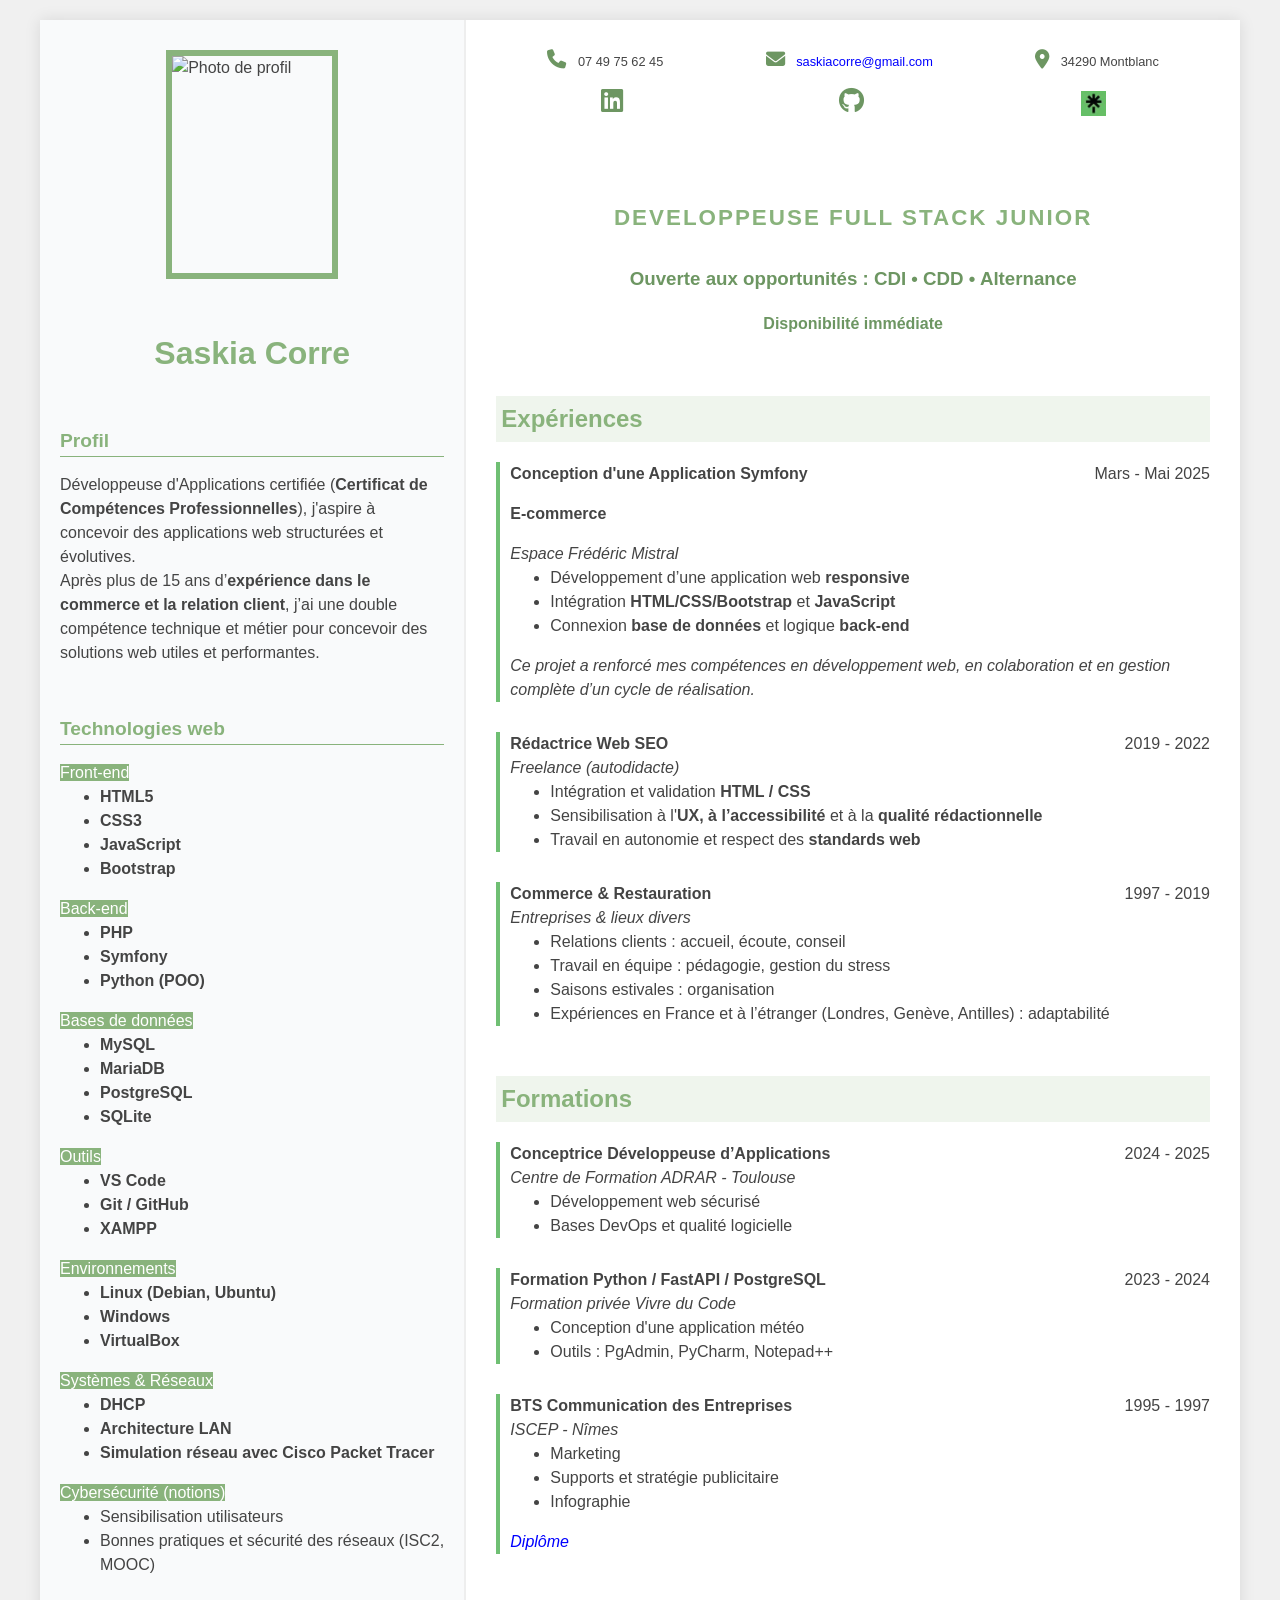
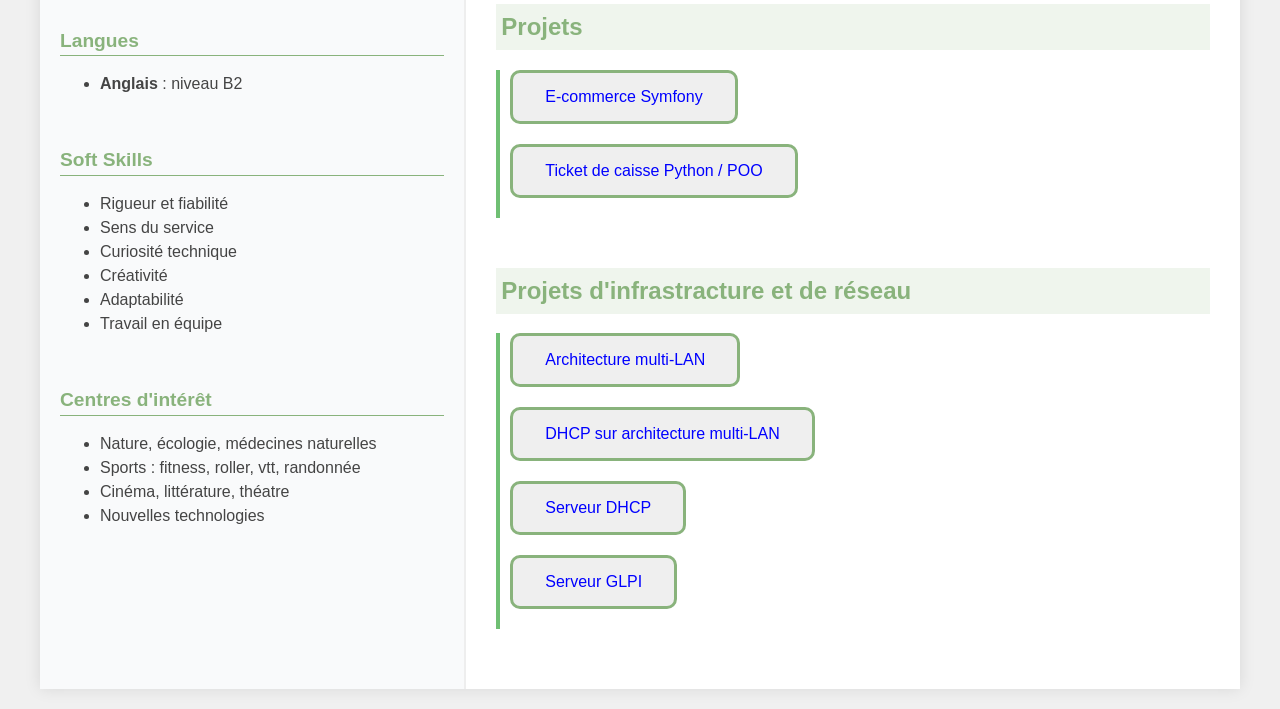
==== commit c2425c2c: "Ajout section projet, projets réseaux, liste déroulante projets" ====
--- a/index.html
+++ b/index.html
@@ -4,7 +4,7 @@
     <meta charset="UTF-8">
     <meta name="viewport" content="width=device-width, initial-scale=1.0">
     <title>CV - Développeuse Fullstack</title>
-    <link rel="stylesheet" href="style.css">
+    <link rel="stylesheet" href="./css/main.css">
     <link href="https://fonts.googleapis.com/css2?family=Dancing+Script:wght@700&family=Montserrat:wght@300;400;700&display=swap" rel="stylesheet">
     <link rel="stylesheet" href="https://cdnjs.cloudflare.com/ajax/libs/font-awesome/6.5.1/css/all.min.css">
     
@@ -23,9 +23,9 @@
 
             <section class="profil-section">
                 <h2 class="sidebar-title">Profil</h2>
-                <p>Développeuse d'Applications certifiée (<strong>Certificat de Compétences Professionnelles</strong>), je
-                    conçois des applications web structurées et évolutives.<br/>
-                    Après plus de 20 ans d’<strong>expérience dans le commerce et la relation client</strong>, j’ai
+                <p>Développeuse d'Applications certifiée (<strong>Certificat de Compétences Professionnelles</strong>), j'aspire
+                    à concevoir des applications web structurées et évolutives.<br/>
+                    Après plus de 15 ans d’<strong>expérience dans le commerce et la relation client</strong>, j’ai
                     une double compétence technique et métier pour concevoir des solutions web utiles et performantes.
                 </p>
             </section>
@@ -63,11 +63,18 @@
                             <li><strong>XAMPP</strong></li>
                         </ul>
 
-                    <mark>Systèmes & Réseaux</mark>
+                    <mark>Environnements</mark>
                         <ul>
                             <li><strong>Linux (Debian, Ubuntu)</strong></li>
                             <li><strong>Windows</strong></li>
                             <li><strong>VirtualBox</strong></li>
+                        </ul>
+
+                    <mark>Systèmes & Réseaux</mark>
+                        <ul>
+                            <li><strong>DHCP</strong></li>
+                            <li><strong>Architecture LAN</strong></li>
+                            <li><strong>Simulation réseau avec Cisco Packet Tracer</strong></li>
                         </ul>
                        
                     <mark>Cybersécurité (notions)</mark>
@@ -98,7 +105,12 @@
 
             <section class="interests">
                 <h2 class="sidebar-title">Centres d'intérêt</h2>
-                    <p>Nature, écologie, fitness, roller, vtt, randonnée, cinéma, littérature, technologies</p>
+                    <ul>
+                        <li>Nature, écologie, médecines naturelles</li> 
+                        <li>Sports : fitness, roller, vtt, randonnée</li>
+                        <li>Cinéma, littérature, théatre</li>
+                        <li>Nouvelles technologies</li>
+                    </ul>
             </section>
         </aside>
 
@@ -230,7 +242,7 @@
                 <div>
                     <div class="experience-item">
                         <div>
-                            <button>
+                            <button class="btn-download">
                                 <a href="pages\boutique-symfony.html" class="nav-link">
                                     E-commerce Symfony
                                 </a>
@@ -243,7 +255,43 @@
                                 </a>
                             </button>
                         </div>
-
+                    </div>
+                </div>
+            </section>
+
+            <!-- PROJETS RESEAU--> 
+            <section class="content-block">
+                <h2 class="section-title highlight">Projets d'infrastracture et de réseau</h2>
+                <div>
+                    <div class="experience-item">
+                        <div>
+                            <button>
+                                <a href="pages\reseau-2-lan.html" class="nav-link">
+                                    Architecture multi-LAN
+                                </a>
+                            </button>
+                        </div>
+                        <div>
+                            <button>
+                                <a href="pages\2-lan-dhcp.html" class="nav-link">
+                                    DHCP sur architecture multi-LAN
+                                </a>
+                            </button>
+                        </div>
+                        <div>
+                            <button>
+                                <a href="pages\serveur-dhcp.html" class="nav-link">
+                                    Serveur DHCP
+                                </a>
+                            </button>
+                        </div>
+                        <div>
+                            <button>
+                                <a href="pages\serveur-glpi.html" class="nav-link">
+                                    Serveur GLPI
+                                </a>
+                            </button>
+                        </div>
                     </div>
                 </div>
             </section>
--- a/css/main.css
+++ b/css/main.css
@@ -0,0 +1,221 @@
+/* * {
+    box-sizing: border-box; 
+} */
+
+:root {
+    --accent: #6fbf73;      /* vert sobre */
+    --accent-dark: #4fa85a;
+    --dark-green: #6d9662;
+    --primary-green: #89b37c;
+    --dark-text: #444;
+    --light-bg: #fdfdfd;
+}
+
+body {
+    font-family: 'Inter', 'Roboto', 'Open Sans', sans-serif;
+    font-size: 16px;
+    line-height: 1.5;
+    background-color: #f0f0f0;
+    margin: 0;
+    padding: 20px;
+    color: var(--dark-text);
+}
+
+h3 {
+    color: var(--dark-green);
+    margin-top: 30px;
+}
+
+.image-container {
+    background: #f9f9f9;
+    padding: 20px;
+}
+
+ul {
+    margin-top: 0px;
+    /* margin-bottom: 0px; */
+}
+
+.cv-container {
+    max-width: 1200px;
+    margin: 0 auto;
+    background: white;
+    display: flex;
+    box-shadow: 0 0 15px rgba(0,0,0,0.1);
+}
+
+/* Sidebar (Gauche) */
+.sidebar {
+    width: 35%;
+    background: #f9fafb;
+    padding: 30px 20px;
+    border-right: 2px solid #eee;
+}
+
+@media (max-width: 768px) {
+    .cv-container { flex-direction: column; }
+    .sidebar, .main-content { width: 100%; }
+}
+
+.profile-pic {
+    width: 160px;
+    height: 217px;
+    border: 6px solid var(--primary-green);
+    /* border-radius: 50%; */
+    margin: 0 auto;
+    overflow: hidden;
+}
+
+.profile-image{
+    width: 100%;
+    height: 100%;
+    object-fit: cover;
+}
+
+.name {
+    /* font-family: 'Dancing Script', cursive; */
+    color: var(--primary-green);
+    text-align: center;
+    font-size: 2rem;
+    margin-top: 50px;
+    margin-bottom: 50px;
+}
+
+.sidebar-title {
+    color: var(--primary-green);
+    border-bottom: 1px solid var(--primary-green);
+    font-size: 1.2rem;
+    margin-top: 50px;
+}
+
+/* Contenu Principal (Droite) */
+.main-content {
+    width: 65%;
+    padding: 30px;
+}
+
+.contact-info {
+    display: flex;
+    justify-content: space-around;
+    font-size: 0.8rem;
+    margin-bottom: 20px;
+}
+
+.job-title-container {
+    text-align: center;
+    margin-top: 80px;
+    margin-bottom: 60px;
+}
+
+
+.content-block {
+    margin-top: 50px;
+}
+
+.job-title {
+    color: var(--primary-green);
+    font-size: 1.4rem;
+    letter-spacing: 2px;
+}
+
+.section-title {
+    color: var(--primary-green);
+    /* text-transform: italic;
+    font-family: 'Dancing Script', cursive; */
+    font-size: 1.5rem;
+}
+
+.highlight {
+    background-color: #89b37c22; /* Fond léger pour la section expérience */
+    padding: 5px;
+}
+
+.experience-item {
+    border-left: 4px solid #6fbf73;
+    padding-left: 10px;
+    margin-bottom: 30px;
+}
+
+.header-exp {
+    display: flex;
+    justify-content: space-between;
+}
+
+.age {
+    display: flex;
+    justify-content: center;
+}
+
+mark {
+    background-color: var(--primary-green);
+    color: white;
+}
+
+a {
+    color: blue;
+    text-decoration: none;
+    font-weight: 500;
+}
+
+a:hover {
+    text-decoration: underline;
+}
+
+.logo {
+    width: 25px;
+    height: 25px; 
+}
+
+.clignote {
+  animation: clignote 1.4s infinite;
+  font-weight: 600;
+  color: var(--dark-green);
+}
+
+@keyframes clignote {
+  0%   { opacity: 1; }
+  50%  { opacity: 0.3; }
+  100% { opacity: 1; }
+}
+
+.tab-droits {
+    height: 100px;
+    width: 600px
+}
+
+.contact {
+    display: flex;
+    justify-content: space-between;
+    font-size: 0.85rem;
+}
+
+.main-pages {
+    /* width: 75%; */
+    padding: 30px;
+    background-color: cornsilk;
+}
+
+@media (max-width: 800px) {
+    .main-pages { flex-direction: column; }
+    .tab-droits, .topo, .autres-pages { width: 100%; }
+}
+
+/* Changer la couleur de toutes vos icônes en vert */
+.fa-solid, .fa-brands {
+    color: var(--dark-green);
+    margin-right: 8px; /* Espace entre l'icône et le texte */
+    font-size: 1.2rem;
+}
+
+button {
+  border: 3px solid var(--primary-green);
+  color: white;
+  padding: 15px 32px;
+  text-align: center;
+  text-decoration: none;
+  display: inline-block;
+  font-size: 16px;
+  margin-bottom: 20px;
+  border-radius: 10px;
+  cursor: pointer;
+}
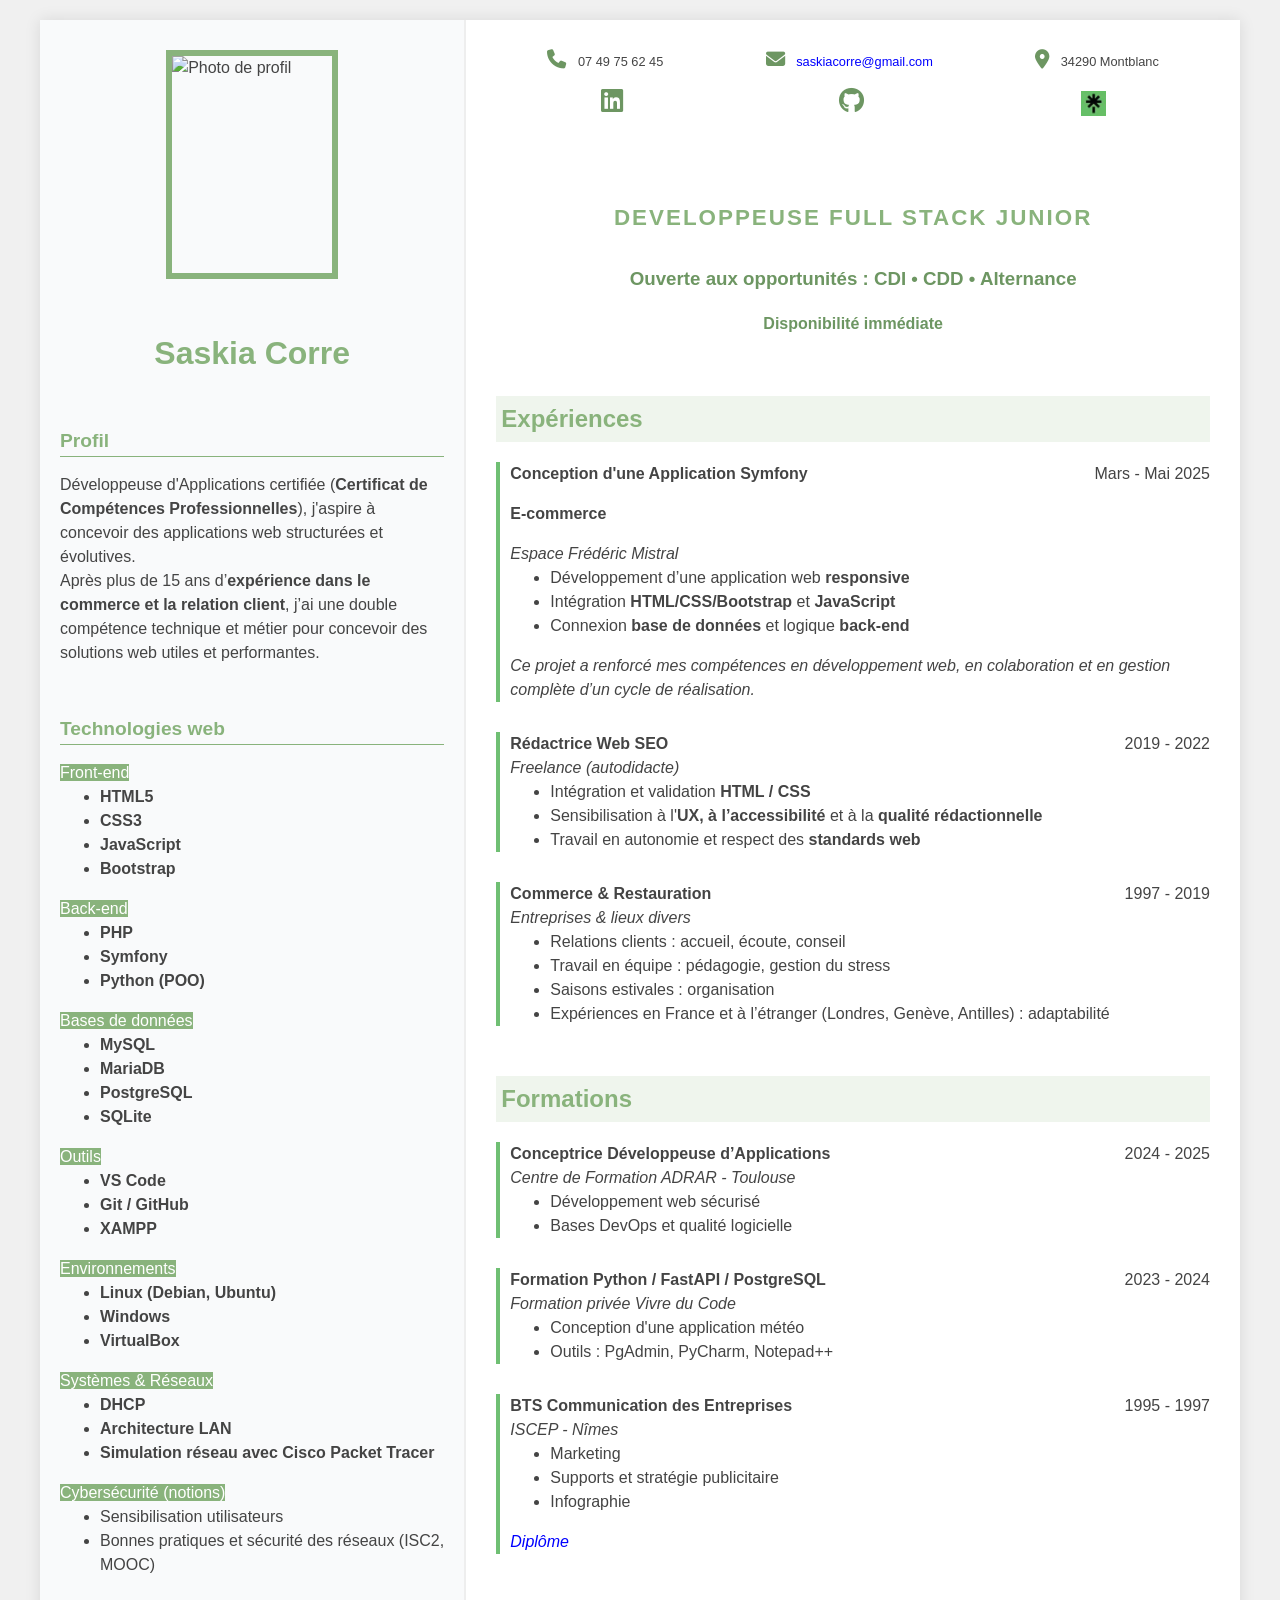
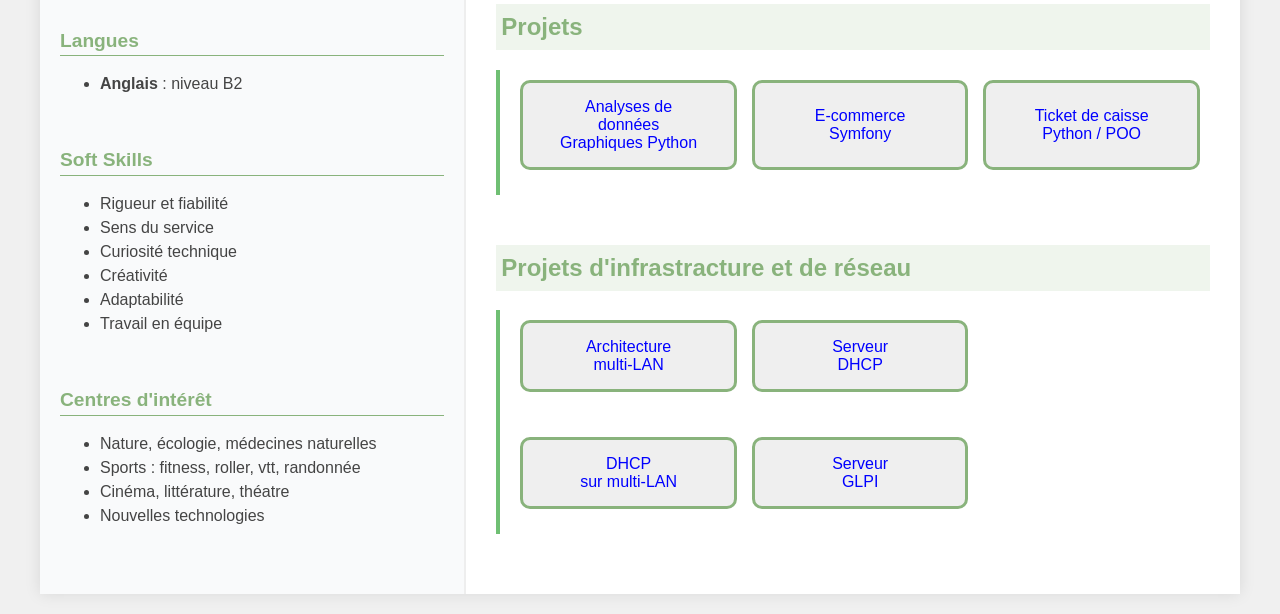
==== commit 4bebc981: "Ajout du projet data analysis graph" ====
--- a/index.html
+++ b/index.html
@@ -241,19 +241,25 @@
                 <h2 class="section-title highlight">Projets</h2>
                 <div>
                     <div class="experience-item">
-                        <div>
-                            <button class="btn-download">
+                        <div class="grid-projet">
+                            <button class="btn-projet">
+                                <a href="pages\graphs-plotly.html" class="nav-link">
+                                    Analyses de données<br /> 
+                                    Graphiques Python
+                                </a>
+                            </button>
+                            <button class="btn-projet">
                                 <a href="pages\boutique-symfony.html" class="nav-link">
-                                    E-commerce Symfony
-                                </a>
-                            </button>
-                        </div>
-                        <div>
-                            <button>
+                                    E-commerce<br /> 
+                                    Symfony
+                                </a>
+                            </button>
+                            <button class="btn-projet">
                                 <a href="pages\caisse-python-poo.html" class="nav-link">
-                                    Ticket de caisse Python / POO
-                                </a>
-                            </button>
+                                    Ticket de caisse<br /> 
+                                    Python / POO
+                                </a>
+                            </button>                           
                         </div>
                     </div>
                 </div>
@@ -264,34 +270,33 @@
                 <h2 class="section-title highlight">Projets d'infrastracture et de réseau</h2>
                 <div>
                     <div class="experience-item">
-                        <div>
-                            <button>
+                        <div class="grid-projet">
+                            <button class="btn-projet">
                                 <a href="pages\reseau-2-lan.html" class="nav-link">
-                                    Architecture multi-LAN
-                                </a>
+                                    Architecture<br /> 
+                                    multi-LAN
+                                </a>
+                            </button>
+                            <button class="btn-projet">
+                                <a href="pages\serveur-dhcp.html" class="nav-link">
+                                    Serveur<br /> 
+                                    DHCP
+                                </a>                               
                             </button>
                         </div>
-                        <div>
-                            <button>
+                        <div class="grid-projet">
+                            <button class="btn-projet">
                                 <a href="pages\2-lan-dhcp.html" class="nav-link">
-                                    DHCP sur architecture multi-LAN
-                                </a>
-                            </button>
-                        </div>
-                        <div>
-                            <button>
-                                <a href="pages\serveur-dhcp.html" class="nav-link">
-                                    Serveur DHCP
-                                </a>
-                            </button>
-                        </div>
-                        <div>
-                            <button>
+                                    DHCP<br /> 
+                                    sur multi-LAN
+                                </a>
+                            </button>
+                            <button class="btn-projet">
                                 <a href="pages\serveur-glpi.html" class="nav-link">
-                                    Serveur GLPI
-                                </a>
-                            </button>
-                        </div>
+                                    Serveur<br />
+                                    GLPI
+                                </a>
+                            </button>
                     </div>
                 </div>
             </section>
--- a/css/main.css
+++ b/css/main.css
@@ -207,7 +207,7 @@
     font-size: 1.2rem;
 }
 
-button {
+/* button {
   border: 3px solid var(--primary-green);
   color: white;
   padding: 15px 32px;
@@ -218,4 +218,26 @@
   margin-bottom: 20px;
   border-radius: 10px;
   cursor: pointer;
-}
+} */
+
+.grid-projet {
+  display: grid;
+    /* Crée 3 colonnes de largeur égale */
+    grid-template-columns: repeat(3, 1fr);
+    /* Crée 2 lignes (la hauteur s'adapte au contenu) */
+    grid-template-rows: repeat(2, auto);
+    /* Espace entre les boutons */
+    gap: 15px;
+    margin-bottom: 10px;
+    padding: 10px;
+}
+
+.btn-projet {
+    border: 3px solid var(--primary-green);
+    color: white;
+    padding: 15px 32px;
+    font-size: 16px;
+    text-align: center;  
+    border-radius: 10px;
+    cursor: pointer;   
+}
